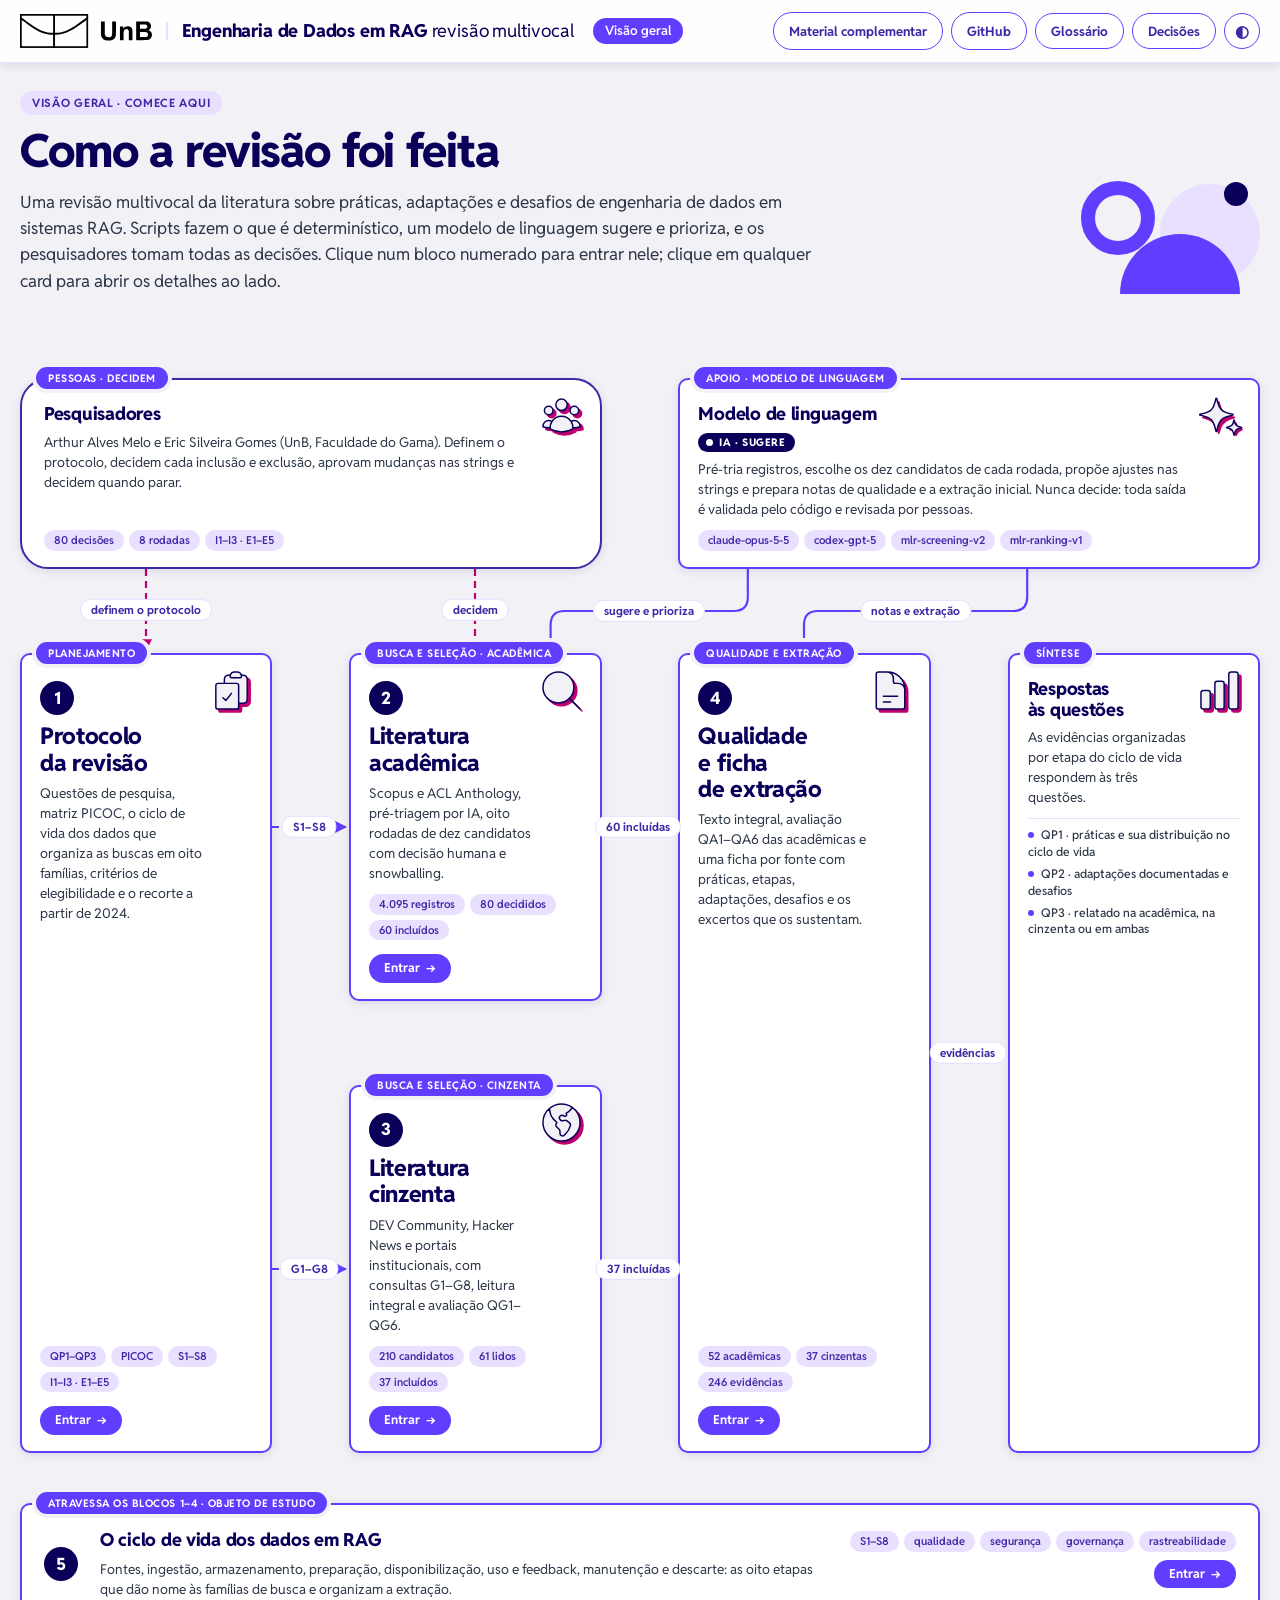
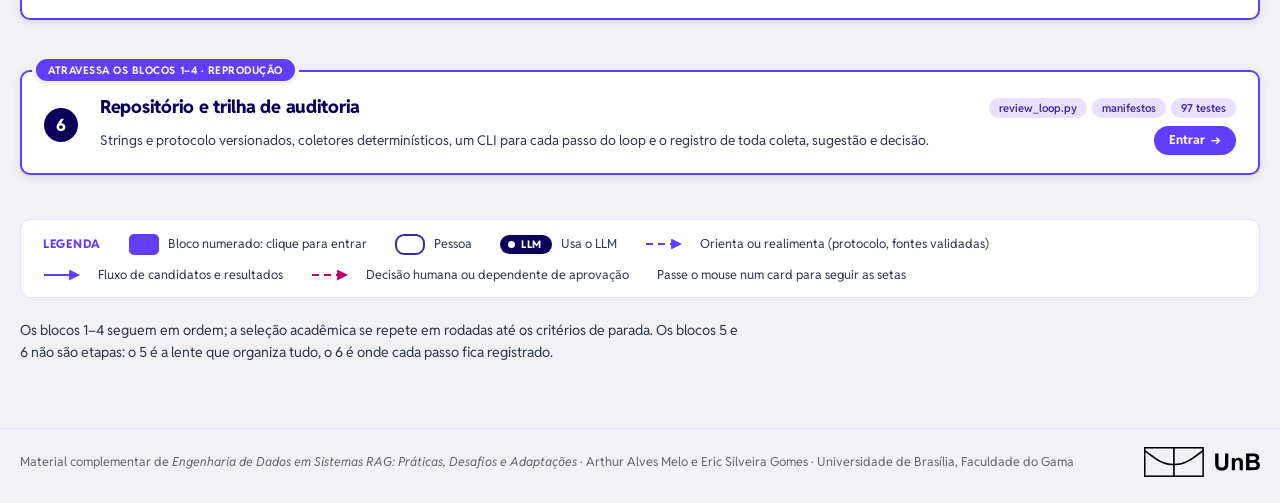
==== docs/index.html @ 260e0db1 "Refaz o mapa da revisão no formato do mapa de arquitetura do graphrag-tais docs/index.html passa a s" ====
<!doctype html>
<html lang="pt-BR">
<head>
<meta charset="utf-8">
<meta name="viewport" content="width=device-width,initial-scale=1,viewport-fit=cover">
<title>Engenharia de Dados em RAG · Arquitetura da revisão</title>
<meta name="description" content="Material complementar do artigo Engenharia de Dados em Sistemas RAG: Práticas, Desafios e Adaptações. Mapa interativo da revisão multivocal: protocolo, seleção acadêmica e cinzenta, qualidade, extração e trilha de auditoria.">
<link rel="preconnect" href="https://fonts.googleapis.com">
<link rel="preconnect" href="https://fonts.gstatic.com" crossorigin>
<link rel="stylesheet" href="https://fonts.googleapis.com/css2?family=Reddit+Sans:wght@400;500;600;700;800;900&display=swap">
<style>
/* Material complementar da MLR sobre engenharia de dados em RAG. Motor e estilo reaproveitados do
   mapa de arquitetura do graphrag-tais (Gov Hub · Lab Livre). Mapa em níveis: visão geral com seis blocos; cada bloco abre a
   vista de dentro dele. Setas calculadas a partir da posição real dos cards na grade.
   IDV Gov Hub, modo sóbrio (GovHub-skills/01-govhub): roxo #613EFF, navy #0A005A, claro #F2F1F6,
   acento #BE006E só em detalhe (pendência), Reddit Sans em tudo. Setas tipadas como na skill
   govhub-diagramas: exec, data, meta, flow, gov. */
:root{
  --bg:#F2F1F6; --paper:#FFFFFF; --ink:#0A005A; --text:#2D3748; --muted:#666666; --line:#E9DFFF;
  --purple:#613EFF; --purple-600:#5235D9; --purple-700:#3F28A6; --on-purple:#FFFFFF;
  --tint-1:rgba(97,62,255,.06); --tint-2:rgba(97,62,255,.12); --tint-3:rgba(97,62,255,.30);
  --accent:#BE006E; --gray:#9CA3AF;
  --shadow:0 2px 10px rgba(10,0,90,.10); --shadow-lg:0 8px 30px rgba(10,0,90,.16);
  /* papéis: no claro valem os tokens da IDV; o escuro troca só estes */
  --cta:#613EFF; --cta-hover:#5235D9; --card-border:var(--purple); --person-border:#3F28A6;
  --pilln-bg:#0A005A; --pilln-fg:#FFFFFF; --head-bg:#0A005A; --head-fg:#FFFFFF;
  --icon-bg:transparent; --zone-border:var(--purple); --zone-bg:var(--tint-1); --glow:none;
  --font:'Reddit Sans','Open Sans',-apple-system,'Segoe UI',Roboto,sans-serif;
  --mono:ui-monospace,'SF Mono',Menlo,Consolas,monospace;
  color-scheme:light;
}
@media (prefers-color-scheme:dark){:root:not([data-theme="light"]){
  --bg:#121217; --paper:#1B1B22; --ink:#F3F3F7; --text:#D4D4DD; --muted:#9696A6; --line:rgba(255,255,255,.09);
  --purple:#9A88FF; --purple-600:#AC9DFF; --purple-700:#C9BFFF; --on-purple:#FFFFFF;
  --tint-1:rgba(154,136,255,.04); --tint-2:rgba(154,136,255,.13); --tint-3:rgba(154,136,255,.28);
  --accent:#FF5BAA; --gray:#5C5C6B;
  --shadow:0 1px 0 rgba(255,255,255,.04) inset,0 6px 18px rgba(0,0,0,.35); --shadow-lg:0 1px 0 rgba(255,255,255,.05) inset,0 14px 34px rgba(0,0,0,.5);
  --cta:#613EFF; --cta-hover:#7356FF; --card-border:rgba(255,255,255,.11); --person-border:rgba(255,255,255,.2);
  --pilln-bg:#F2F1F6; --pilln-fg:#0A005A; --head-bg:#26262F; --head-fg:#FFFFFF;
  --icon-bg:#F2F1F6; --zone-border:rgba(154,136,255,.32); --zone-bg:rgba(255,255,255,.015);
  --glow:radial-gradient(1000px 460px at 88% -10%,rgba(97,62,255,.16),transparent 65%);
  color-scheme:dark}}
:root[data-theme="dark"]{
  --bg:#121217; --paper:#1B1B22; --ink:#F3F3F7; --text:#D4D4DD; --muted:#9696A6; --line:rgba(255,255,255,.09);
  --purple:#9A88FF; --purple-600:#AC9DFF; --purple-700:#C9BFFF; --on-purple:#FFFFFF;
  --tint-1:rgba(154,136,255,.04); --tint-2:rgba(154,136,255,.13); --tint-3:rgba(154,136,255,.28);
  --accent:#FF5BAA; --gray:#5C5C6B;
  --shadow:0 1px 0 rgba(255,255,255,.04) inset,0 6px 18px rgba(0,0,0,.35); --shadow-lg:0 1px 0 rgba(255,255,255,.05) inset,0 14px 34px rgba(0,0,0,.5);
  --cta:#613EFF; --cta-hover:#7356FF; --card-border:rgba(255,255,255,.11); --person-border:rgba(255,255,255,.2);
  --pilln-bg:#F2F1F6; --pilln-fg:#0A005A; --head-bg:#26262F; --head-fg:#FFFFFF;
  --icon-bg:#F2F1F6; --zone-border:rgba(154,136,255,.32); --zone-bg:rgba(255,255,255,.015);
  --glow:radial-gradient(1000px 460px at 88% -10%,rgba(97,62,255,.16),transparent 65%);
  color-scheme:dark}
.on-dark{display:none!important}
@media (prefers-color-scheme:dark){:root:not([data-theme="light"]){--icon-pad:5px}}
:root[data-theme="dark"]{--icon-pad:5px}
@media (prefers-color-scheme:dark){:root:not([data-theme="light"]) .on-dark{display:inline-block!important}:root:not([data-theme="light"]) .on-light{display:none!important}}
:root[data-theme="dark"] .on-dark{display:inline-block!important}
:root[data-theme="dark"] .on-light{display:none!important}

html,body{margin:0}
body{min-height:100vh;background:var(--glow),var(--bg);background-repeat:no-repeat;color:var(--text);font:15px/1.45 var(--font);-webkit-font-smoothing:antialiased}
[hidden]{display:none!important}
button{font:inherit;color:inherit;cursor:pointer}
:focus-visible{outline:3px solid var(--purple);outline-offset:3px}

/* Barra superior */
.bar{position:sticky;top:0;z-index:20;display:flex;flex-wrap:wrap;align-items:center;gap:10px 20px;padding:12px 20px;background:color-mix(in srgb,var(--paper) 92%,transparent);backdrop-filter:blur(10px);border-bottom:1.5px solid var(--line);box-shadow:var(--shadow)}
.brand{display:flex;align-items:center;gap:14px;min-width:0;border:0;background:none;padding:0}
.brand img{height:30px;width:auto}
.brand .prod{padding-left:14px;border-left:2px solid var(--line);font:400 18px/1 var(--font);color:var(--ink);letter-spacing:-.01em}
.brand .prod b{font-weight:800}
.crumbs{display:flex;flex-wrap:wrap;align-items:center;gap:6px;min-width:0;font:600 13px/1.2 var(--font)}
.crumbs button{border:0;background:none;padding:4px 2px;color:var(--purple-700);text-decoration:underline;text-underline-offset:3px}
.crumbs span[aria-current]{padding:5px 12px;background:var(--cta);color:#fff;border-radius:999px}
.crumbs i{font-style:normal;color:var(--muted)}
.tools{display:flex;flex-wrap:wrap;align-items:center;gap:8px;margin-left:auto}
.btn{display:inline-flex;align-items:center;gap:6px;height:36px;padding:0 15px;border:1.5px solid var(--purple);border-radius:999px;background:var(--paper);color:var(--purple-700);font:700 13px var(--font);white-space:nowrap}
.btn:hover{background:var(--tint-2)}
.btn[aria-pressed="true"],.btn.solid{background:var(--cta);border-color:var(--cta);color:#fff}
.btn.solid:hover{background:var(--cta-hover)}
.btn.icon{width:36px;padding:0;justify-content:center;font-size:16px}

/* Vista */
main{padding:28px 20px 30px}
.view{max-width:1480px;margin:0 auto}
.view.enter{animation:enter .38s cubic-bezier(.2,.8,.2,1) both;transform-origin:var(--ox,50%) var(--oy,0)}
.view.back{animation:back .3s ease both}
@keyframes enter{from{opacity:0;transform:scale(.9)}to{opacity:1;transform:none}}
@keyframes back{from{opacity:0;transform:scale(1.04)}to{opacity:1;transform:none}}
.vhead{position:relative;display:flex;flex-wrap:wrap;align-items:flex-end;justify-content:space-between;gap:16px 32px;margin:0 0 58px}
.vhead > div{min-width:0;max-width:820px}
.vkick{display:inline-block;margin:0 0 12px;padding:5px 12px;border-radius:999px;background:var(--line);color:var(--purple-700);font:700 11.5px/1.2 var(--font);letter-spacing:.06em;text-transform:uppercase}
.vhead h1{margin:0;font:800 46px/1.04 var(--font);letter-spacing:-.025em;color:var(--ink)}
.vhead h1 .n{display:inline-grid;place-items:center;width:52px;height:52px;margin-right:14px;border-radius:50%;background:var(--ink);color:var(--paper);font-size:28px;vertical-align:6px}
.vhead h1 .lt{font-weight:400}
.vlead{margin:14px 0 0;font:400 17px/1.55 var(--font);max-width:74ch}
.shapes{flex:none;width:200px;height:120px}
.shapes .p{fill:var(--cta)} .shapes .n{fill:var(--ink)} .shapes .r{fill:none;stroke:var(--purple);stroke-width:14} .shapes .s{fill:var(--line)}
.ask{display:flex;gap:14px;align-items:flex-start;max-width:600px;padding:14px 18px;border-radius:16px 16px 16px 4px;background:var(--paper);box-shadow:var(--shadow);border:1.5px solid var(--line)}
.ask .qm{font:800 46px/.8 var(--font);color:var(--accent)}
.ask b{display:block;font:700 11px/1.2 var(--font);letter-spacing:.08em;text-transform:uppercase;color:var(--purple-700);margin-bottom:4px}
.ask q{font:600 16px/1.4 var(--font);color:var(--ink)}
.ask q::before,.ask q::after{content:none}
.ask small{display:block;margin-top:6px;font:400 12.5px/1.4 var(--font);color:var(--muted)}

/* Grade, zonas e setas */
.board{--cg:clamp(56px,6vw,96px);position:relative;display:grid;gap:84px var(--cg);align-items:stretch}
.zone{position:absolute;z-index:0;border:2px solid var(--zone-border);border-radius:16px;background:var(--zone-bg);pointer-events:none}
.zone.dashed{border-style:dashed}
.zone .pill{left:20px;top:-15px;box-shadow:0 0 0 4px var(--bg)}
.wires{position:absolute;left:0;top:0;width:100%;height:100%;overflow:visible;pointer-events:none;z-index:1}
.wire{fill:none;stroke-width:2.2;transition:opacity .2s}
.w-exec{stroke:var(--ink)} .w-data{stroke:var(--ink);stroke-dasharray:7 5}
.w-meta{stroke:var(--purple);stroke-dasharray:7 5} .w-flow{stroke:var(--purple)}
.w-gov{stroke:var(--accent);stroke-dasharray:7 5}
.wire.on{stroke-width:3.6}
.wire.dim,.elabel.dim{opacity:.14}
.m-ink path{fill:var(--ink)} .m-pur path{fill:var(--purple)} .m-acc path{fill:var(--accent)}
.elabel{position:absolute;z-index:3;transform:translate(-50%,-50%);width:max-content;padding:3px 10px;background:var(--paper);border:1.5px solid var(--line);border-radius:999px;
  color:var(--purple-700);font:700 11.5px/1.25 var(--font);text-align:center;pointer-events:none;transition:opacity .2s}
.elabel.on{background:var(--cta);border-color:var(--cta);color:#fff}
.lane{align-self:end;display:flex;align-items:center;gap:10px;margin-bottom:-60px;font:700 11.5px/1.2 var(--font);letter-spacing:.08em;text-transform:uppercase;color:var(--purple-700)}
.lane::after{content:"";flex:1;border-top:2px dotted var(--line)}

/* Pílula (rótulo sobre a borda) */
.pill{position:absolute;top:-13px;left:14px;z-index:2;max-width:calc(100% - 28px);overflow:hidden;text-overflow:ellipsis;padding:5px 12px;border-radius:999px;background:var(--cta);color:#fff;
  font:700 10.5px/1.15 var(--font);letter-spacing:.05em;text-transform:uppercase;white-space:nowrap;box-shadow:0 0 0 4px var(--bg)}
.pill.navy{background:var(--pilln-bg);color:var(--pilln-fg)}
.pill.acc{background:var(--accent);color:#fff}
.pill.soft{background:var(--line);color:var(--purple-700)}

/* Cards */
.node{position:relative;z-index:2;display:flex;flex-direction:column;gap:8px;min-width:0;padding:24px 18px 16px;text-align:left;
  background:var(--paper);color:var(--text);border:2px solid var(--card-border);border-radius:10px;box-shadow:var(--shadow);transition:opacity .2s,transform .15s,box-shadow .15s}
button.node:hover{transform:translateY(-2px);box-shadow:var(--shadow-lg);border-color:var(--purple)}
.node.dim{opacity:.3}
.node.pin{outline:4px solid var(--accent);outline-offset:5px}
.node > span{display:block}
.ttl{font:800 18px/1.15 var(--font);letter-spacing:-.015em;color:var(--ink);text-wrap:balance}
.tx{font:400 13.5px/1.48 var(--font);color:var(--text)}
.ex{font:500 12.5px/1.42 var(--font);padding:7px 10px;border-radius:6px;background:var(--bg);color:var(--text)}
.ex b{font-weight:800;color:var(--purple-700)}
.tags{display:flex!important;flex-wrap:wrap;gap:5px;margin-top:auto;padding-top:2px}
.tag{display:inline-block;padding:3px 10px;border-radius:999px;background:var(--line);color:var(--purple-700);font:600 11px/1.35 var(--font)}
.tag.code{font:600 10.5px/1.4 var(--mono)}
.badge{display:inline-flex!important;align-self:flex-start;align-items:center;gap:6px;padding:3px 10px 3px 8px;border-radius:999px;font:800 10.5px/1.3 var(--font);letter-spacing:.05em;text-transform:uppercase}
.badge::before{content:"";width:7px;height:7px;border-radius:50%;background:currentColor}
.badge.det{background:var(--bg);color:var(--purple-700)}
.badge.llm{background:var(--ink);color:var(--paper)}
.badge.pend{background:var(--bg);color:var(--accent)}
.note{display:block;padding:8px 11px;border:1.5px dashed var(--accent);border-radius:6px;background:var(--bg);font:500 12px/1.4 var(--font);color:var(--text)}
.note b{color:var(--accent);font-weight:800}
.open{display:inline-flex!important;align-self:flex-start;align-items:center;gap:6px;margin-top:6px;padding:8px 15px;border-radius:999px;background:var(--cta);color:#fff;font:700 12.5px/1 var(--font)}
button.node:hover .open{background:var(--cta-hover)}
.ico{position:absolute;top:14px;right:14px;width:46px;height:46px;padding:var(--icon-pad,0);border-radius:12px;background:var(--icon-bg)}
.has-ico .ttl,.has-ico .tx{padding-right:44px}
.outs{display:none!important}
.num{display:inline-grid!important;place-items:center;width:34px;height:34px;border-radius:50%;background:var(--ink);color:var(--paper);font:800 17px/1 var(--font)}

.k-stage{border-width:2.5px;padding-top:26px}
.k-stage .ttl{font-size:23px}
.k-person{border-radius:28px;border-color:var(--person-border);padding-inline:22px}
.k-store{margin-top:16px;border-top-left-radius:0;border-top-right-radius:0;background:linear-gradient(var(--tint-1),var(--tint-1)),var(--paper)}
.k-store::before{content:"";position:absolute;left:-2px;right:-2px;top:-20px;height:22px;border:2px solid var(--card-border);border-bottom:0;border-radius:50%/100% 100% 0 0;background:var(--paper)}
.k-store .pill{top:-30px}
.k-store .ttl{font-size:21px}
#stage [data-id="s-exp"]{align-self:center}
.k-pend{border-style:dashed;border-color:var(--accent);box-shadow:none}
.k-goto{background:var(--cta);border-color:var(--cta);color:#fff;justify-content:center}
.k-goto .ttl,.k-goto .tx{color:#fff}
.k-goto .open{background:#fff;color:#3F28A6}
.k-band{display:grid;grid-template-columns:auto minmax(0,1fr) auto;column-gap:22px;align-items:center;margin-top:-34px;padding:24px 22px 18px}
.k-band > .num{grid-row:1 / span 2}
.k-band > .ttl,.k-band > .tx{grid-column:2}
.k-band > .tags{grid-column:3;grid-row:1;margin:0;justify-content:flex-end}
.k-band > .open{grid-column:3;grid-row:2;justify-self:end;margin:0}
.k-plat .ttl{font-size:21px}
.k-note{border:1.5px solid var(--line);box-shadow:none;background:var(--paper);align-self:start}
.k-fig{padding:26px 18px 14px}
.k-check .ttl{font-size:16px}

/* Listas e figuras dentro do card */
.doclist{display:flex!important;flex-direction:column;gap:0;margin-top:2px;border-top:1.5px solid var(--line)}
.doclist.grid{display:grid!important;grid-template-columns:repeat(3,minmax(0,1fr));column-gap:22px}
.doclist > span{display:grid;grid-template-columns:22px minmax(0,1fr);column-gap:8px;padding:7px 0;border-bottom:1px solid var(--line)}
.doclist i{grid-row:1 / span 2;width:22px;height:22px;border-radius:50%;background:var(--tint-2);color:var(--purple-700);display:grid;place-items:center;font:800 11px/1 var(--font);font-style:normal}
.doclist b{font:700 12.5px/1.3 var(--font);color:var(--ink)}
.doclist small{font:400 11.5px/1.35 var(--font);color:var(--muted)}
.kv{display:grid!important;grid-template-columns:auto minmax(0,1fr);gap:6px 10px;margin-top:2px;padding-top:8px;border-top:1.5px solid var(--line);font:400 12px/1.4 var(--font)}
.kv b{font:700 12px/1.4 var(--mono);color:var(--purple-700)}
.li{display:flex!important;flex-direction:column;gap:5px;margin-top:2px;padding-top:8px;border-top:1.5px solid var(--line);font:500 12px/1.4 var(--font)}
.li > span::before{content:"";display:inline-block;width:6px;height:6px;margin-right:7px;border-radius:50%;background:var(--purple);vertical-align:1px}
.layers{display:flex!important;flex-direction:column;gap:6px}
.ly{display:flex;align-items:baseline;gap:8px;padding:8px 11px;border:2px solid var(--card-border);border-radius:8px;font:400 12px/1.3 var(--font)}
.ly b{font:800 13px/1 var(--font);min-width:46px}
.ly.l1{background:var(--tint-2)} .ly.l2{background:var(--tint-3)} .ly.l3{background:var(--cta);border-color:var(--cta);color:#fff}
.pipe{display:flex!important;flex-wrap:wrap;align-items:center;gap:6px 4px;margin-top:2px}
.pp{padding:5px 10px;border:2px solid var(--card-border);border-radius:999px;background:var(--paper);font:700 11.5px/1.2 var(--font);color:var(--ink)}
.pp.src{border-style:dashed}
.pp.gate{border-color:var(--pilln-bg);background:var(--pilln-bg);color:var(--pilln-fg)}
.pp.l1{background:var(--tint-2)} .pp.l2{background:var(--tint-3)} .pp.l3{background:var(--cta);border-color:var(--cta);color:#fff}
.pipe .ar{color:var(--purple);font-weight:800}
.mg{display:flex!important;flex-direction:column;gap:6px;padding:9px 0 2px;border-top:1.5px solid var(--line)}
.mg > b{font:800 13px/1.2 var(--font);color:var(--ink)}
.mg > b i{font-style:normal;font-weight:400;color:var(--muted)}
.mg .tags{margin-top:0}
.fig{display:block;width:100%;height:auto;overflow:visible}
.fig text{font-family:var(--font);fill:var(--text)}
.fig .t{fill:var(--paper);stroke:var(--purple);stroke-width:2}
.fig .tf{fill:var(--cta)} .fig .tt{fill:var(--tint-2);stroke:var(--purple);stroke-width:2}
.fig .tg{fill:var(--paper);stroke:var(--gray);stroke-width:2;stroke-dasharray:5 4}
.fig .c{fill:var(--bg);stroke:var(--purple);stroke-width:1.5}
.fig .l{stroke:var(--purple);stroke-width:1.5}
.fig .row{fill:var(--paper);stroke:var(--line);stroke-width:1}
.fig .j{stroke:var(--purple);stroke-width:3;fill:none}
.fig .jg{stroke:var(--gray);stroke-width:2;stroke-dasharray:6 5;fill:none}
.fig .w{fill:#fff;font-weight:800} .fig .h{font-weight:800;fill:var(--ink)} .fig .g{fill:var(--gray)} .fig .p7{fill:var(--purple-700);font-weight:700}
.fig .mono{font-family:var(--mono)}
.fig .dot{fill:var(--accent)} .fig .key{fill:var(--purple)}
.figcard{display:flex!important;flex-direction:column;gap:4px;padding:10px 12px;border:1.5px dashed var(--card-border);border-radius:8px;background:var(--bg);font:400 11.5px/1.4 var(--font)}
.figcard b{font:700 11px/1.3 var(--mono);color:var(--ink)}
.figcard code{font:500 10.5px/1.4 var(--mono);color:var(--purple-700);overflow-wrap:anywhere}

/* Produtos (vista Entregar) */
.k-persona{padding:0;gap:0;overflow:hidden}
.phead{position:relative;display:flex;flex-direction:column;gap:8px;padding:22px 22px 18px;background:var(--head-bg);color:var(--head-fg)}
.phead .kk{font:700 11px/1.2 var(--font);letter-spacing:.07em;text-transform:uppercase;opacity:.8}
.phead .ttl{font:800 32px/1 var(--font);color:var(--head-fg)}
.phead .who{font:400 14px/1.45 var(--font)}
.tiles{display:grid;grid-template-columns:repeat(auto-fill,minmax(210px,1fr));gap:12px;padding:18px 20px 18px}
.tile{display:flex;flex-direction:column;gap:5px;padding:12px 13px 13px;text-align:left;border:1.5px solid var(--line);border-radius:10px;background:var(--tint-1);transition:transform .15s,box-shadow .15s,border-color .15s}
.tile:hover{transform:translateY(-2px);box-shadow:var(--shadow-lg);border-color:var(--purple)}
.tile img{width:38px;height:38px;padding:var(--icon-pad,0);border-radius:10px;background:var(--icon-bg)}
.tile b{font:800 15px/1.2 var(--font);color:var(--ink)}
.tile span{font:400 12.5px/1.42 var(--font)}
.tile .badge{margin-top:3px}
.pfoot{display:flex;flex-wrap:wrap;gap:6px;padding:0 20px 18px}

/* Legenda e rodapé */
.legend{display:flex;flex-wrap:wrap;align-items:center;gap:12px 28px;margin-top:44px;padding:14px 22px;border:1.5px solid var(--line);border-radius:10px;background:var(--paper);font:400 12.5px/1.3 var(--font)}
.legend > b{font:800 12px/1 var(--font);letter-spacing:.06em;text-transform:uppercase;color:var(--purple)}
.legend .it{display:flex;align-items:center;gap:9px}
.legend svg{width:46px;height:12px;overflow:visible;flex:none}
.legend .sw{width:26px;height:17px;border:2px solid var(--card-border);border-radius:5px;background:var(--paper);flex:none}
.legend .sw.store{border-radius:3px 3px 5px 5px;border-top-width:5px;background:var(--tint-1)}
.legend .sw.person{border-radius:9px;border-color:var(--purple-700)}
.legend .sw.pend{border-style:dashed;border-color:var(--accent)}
.legend .sw.go{background:var(--cta);border-color:var(--cta)}
.vfoot{display:flex;flex-wrap:wrap;align-items:center;justify-content:space-between;gap:14px;margin-top:22px}
.vfoot p{margin:0;max-width:80ch;font:400 14px/1.55 var(--font)}
.sib{display:flex;flex-wrap:wrap;gap:8px}
.site-foot{display:flex;flex-wrap:wrap;align-items:center;justify-content:space-between;gap:16px 30px;max-width:1480px;margin:34px auto 0;padding:18px 20px 26px;border-top:1.5px solid var(--line);font:400 12.5px/1.4 var(--font);color:var(--muted)}
.partners{display:flex;flex-wrap:wrap;align-items:center;gap:22px}
.partners img{height:30px;width:auto}
.partners img.lab{height:24px}

/* Painel lateral */
.panel{position:fixed;top:0;right:0;bottom:0;z-index:30;width:min(470px,100%);background:var(--paper);border-left:1.5px solid var(--line);overflow:auto;overscroll-behavior:contain;box-shadow:-10px 0 30px rgba(10,0,90,.14)}
.ph{position:sticky;top:0;display:flex;align-items:center;justify-content:space-between;gap:10px;padding:14px 20px;background:var(--head-bg);color:var(--head-fg);z-index:1}
.ph b{font:800 15px/1.2 var(--font);letter-spacing:.02em}
.ph .btn{background:transparent;border-color:var(--head-fg);color:var(--head-fg)}
.pb{padding:18px 24px 34px}
.d-eb{display:inline-block;margin:0 0 10px;padding:4px 11px;border-radius:999px;background:var(--line);color:var(--purple-700);font:700 11px/1.3 var(--font);letter-spacing:.05em;text-transform:uppercase}
.pb h2{margin:0 0 10px;font:800 25px/1.12 var(--font);letter-spacing:-.02em;color:var(--ink);text-wrap:balance}
.lead{margin:0 0 6px;font:400 15.5px/1.55 var(--font)}
.sec{margin-top:20px}
.sec h3{margin:0 0 8px;font:800 11.5px/1.2 var(--font);letter-spacing:.08em;text-transform:uppercase;color:var(--purple)}
.sec p{margin:0;font:400 14px/1.6 var(--font)}
.sec ul{margin:0;padding-left:18px;display:flex;flex-direction:column;gap:6px;font:400 14px/1.5 var(--font)}
.sec ul li::marker{color:var(--purple)}
.sec.warn{padding:12px 14px;border:1.5px dashed var(--accent);border-radius:8px;background:var(--bg)}
.sec.warn h3{color:var(--accent)}
.sec code,.codes code{font:600 12px var(--mono);background:var(--bg);border:1px solid var(--line);padding:2px 6px;border-radius:4px;overflow-wrap:anywhere;color:var(--purple-700)}
.codes{display:flex;flex-wrap:wrap;gap:6px}
.tbl{display:grid;grid-template-columns:auto 1fr;gap:7px 14px;font:400 13.5px/1.45 var(--font)}
.tbl b{font-weight:700;color:var(--ink)}
.mt{display:flex;flex-direction:column;gap:8px}
.mt div{padding:9px 12px;border-radius:8px;background:var(--bg)}
.mt b{display:block;font:700 13.5px/1.3 var(--font);color:var(--ink)}
.mt code{font:600 11px var(--mono);color:var(--purple-700)}
.mt span{display:block;font:400 13px/1.45 var(--font)}
.lk{display:flex;gap:10px;align-items:flex-start;width:100%;text-align:left;padding:9px 12px;margin-bottom:7px;border:1.5px solid var(--line);border-radius:8px;background:var(--paper)}
.lk:hover{border-color:var(--purple);box-shadow:var(--shadow)}
.lk .dir{font:800 14px/1.2 var(--font);width:16px;flex:none;color:var(--purple)}
.lk b{display:block;font:700 13.5px/1.3 var(--font);color:var(--ink)}
.lk small{display:block;font:400 12.5px/1.4 var(--font);color:var(--muted)}
.dgroup{margin-top:20px}
.dgroup h3{margin:0 0 9px;font:800 16px/1.2 var(--font);color:var(--ink)}
.dgroup.warn h3{color:var(--accent)}
.gl{margin:0;display:grid;gap:10px}
.gl div{padding-bottom:10px;border-bottom:1px solid var(--line)}
.gl dt{font:800 14.5px/1.3 var(--font);color:var(--ink)}
.gl dt span{font:400 12.5px var(--font);color:var(--muted);margin-left:6px}
.gl dd{margin:3px 0 0;font:400 13.5px/1.5 var(--font)}


/* Acréscimos da MLR */
.sec pre.q{margin:0;padding:10px 12px;border-radius:8px;background:var(--bg);border:1px solid var(--line);font:500 11.5px/1.5 var(--mono);color:var(--ink);white-space:pre-wrap;overflow-wrap:anywhere}
.codes a{text-decoration:none}
.codes a:hover code{border-color:var(--purple)}
a.lk{text-decoration:none;color:inherit}
.sec .fig{margin-top:4px}
.brand .uni{height:34px}
.prod small{font-weight:400;color:var(--muted)}
.vhead{margin-bottom:84px}

/* Celular: a grade vira coluna e as setas viram linhas de texto embaixo de cada card */
@media (max-width:880px){
  .brand img{height:24px}.brand .prod{font-size:15px}
  .tools{margin-left:0}
  .crumbs{order:3;flex-basis:100%}
  .vhead h1{font-size:34px}.shapes{display:none}
  .board{display:flex!important;flex-direction:column;gap:30px}
  .wires,.elabel,.zone{display:none}
  .lane{margin:8px 0 -10px}
  .outs{display:flex!important;flex-direction:column;gap:3px;margin-top:4px;padding-top:8px;border-top:1.5px dashed var(--line);font:600 12px/1.35 var(--font);color:var(--purple-700)}
  .k-band{display:flex;margin-top:0}
  .k-store{margin-top:24px}
  .ico{width:38px;height:38px}
  .panel{top:auto;height:74%;width:100%;border-left:0;border-top:1.5px solid var(--line)}
}
@media (prefers-reduced-motion:reduce){.view.enter,.view.back{animation:none}.node,.tile,.wire{transition:none}button.node:hover,.tile:hover{transform:none}}
</style>
</head>
<body>
<header class="bar">
  <button class="brand" type="button" id="home" aria-label="Voltar à visão geral da revisão">
    <img class="uni on-light" data-asset="unb-light" alt="UnB">
    <img class="uni on-dark" data-asset="unb-dark" alt="UnB">
    <span class="prod"><b>Engenharia de Dados em RAG</b> revisão multivocal</span>
  </button>
  <nav class="crumbs" id="crumbs" aria-label="Onde você está"></nav>
  <div class="tools">
    <a class="btn" href="material.html" style="text-decoration:none" title="Tabelas, figuras, as 80 decisões da triagem e como reproduzir">Material complementar</a>
    <a class="btn" href="https://github.com/Arthrok/metodologia-tcc" style="text-decoration:none" title="Código e trilha de auditoria">GitHub</a>
    <button class="btn" id="bGloss" type="button">Glossário</button>
    <button class="btn" id="bDecs" type="button">Decisões</button>
    <button class="btn icon" id="bTheme" type="button" aria-label="Alternar tema claro ou escuro">◐</button>
  </div>
</header>

<main id="stage"></main>

<footer class="site-foot">
  <span>Material complementar de <i>Engenharia de Dados em Sistemas RAG: Práticas, Desafios e Adaptações</i> · Arthur Alves Melo e Eric Silveira Gomes · Universidade de Brasília, Faculdade do Gama</span>
  <span class="partners">
    <img class="on-light" data-asset="unb-light" alt="UnB"><img class="on-dark" data-asset="unb-dark" alt="UnB">
  </span>
</footer>

<aside class="panel" id="drawer" hidden aria-label="Detalhes">
  <div class="ph"><b id="drawerKind">Detalhes</b><button class="btn icon" type="button" id="drawerClose" aria-label="Fechar">×</button></div>
  <div class="pb" id="drawerBody"></div>
</aside>

<script src="assets/data/triagem.js"></script>
<script>
(() => {
'use strict';
// Logos (GovHub-skills/01-govhub/govhub-visual-identity/references/logo) e ícones sóbrios
// (GovHub-br/skills-assets, gov-hub/icons/*-sober.svg), embutidos para o arquivo abrir offline.
const ASSET = /*ASSETS*/{"lab-light": "[data-uri]", "lab-dark": "[data-uri]", "unb-light": "[data-uri]", "unb-dark": "[data-uri]", "i:arrow-down-tray": "[data-uri]", "i:arrow-path": "[data-uri]", "i:beaker": "[data-uri]", "i:book-open": "[data-uri]", "i:chart-bar": "[data-uri]", "i:chat-bubble-left-ellipsis": "[data-uri]", "i:check-badge": "[data-uri]", "i:clipboard-document-check": "[data-uri]", "i:code-bracket": "[data-uri]", "i:cube": "[data-uri]", "i:database": "[data-uri]", "i:document-chart-bar": "[data-uri]", "i:document-text": "[data-uri]", "i:eye-slash": "[data-uri]", "i:folder-open": "[data-uri]", "i:globe-americas": "[data-uri]", "i:governance": "[data-uri]", "i:help": "[data-uri]", "i:ia": "[data-uri]", "i:link": "[data-uri]", "i:list-bullet": "[data-uri]", "i:magnifying-glass": "[data-uri]", "i:puzzle-piece": "[data-uri]", "i:server-2": "[data-uri]", "i:share": "[data-uri]", "i:shield-check": "[data-uri]", "i:squares-2x2": "[data-uri]", "i:table-cells": "[data-uri]", "i:tag": "[data-uri]", "i:user-circle": "[data-uri]", "i:user-group": "[data-uri]", "i:workflow": "[data-uri]"};

/* ---------- figuras ---------- */
const FIG = {
  blocks:`<span class="pipe"><span class="pp gate">BLOCO-RAG</span><span class="ar">AND</span><span class="pp l1">BLOCO-ETAPA</span><span class="ar">·</span><span class="pp src">AND BLOCO-TIPOLOGIA (só G1–G8)</span></span>`,
  bases:`<span class="pipe"><span class="pp l1">Scopus</span><span class="pp l1">ACL Anthology</span><span class="pp src">IEEE Xplore · exploratória</span><span class="pp src">ACM DL · exploratória</span><span class="ar">·</span><span class="pp l2">DEV Community</span><span class="pp l2">Hacker News</span><span class="pp l2">portais institucionais</span><span class="ar">·</span><span class="pp">OpenAlex (forward)</span></span>`,
  funnel:`<span class="layers"><span class="ly"><b>4.095</b>conjunto consolidado</span><span class="ly l1"><b>2.232</b>pré-triados pela IA</span><span class="ly l2"><b>80</b>decididos por humanos</span><span class="ly l3"><b>60</b>inclusões preliminares</span></span>`,
  rounds:`<svg class="fig" viewBox="0 0 400 150" role="img" aria-label="Incluídas por rodada: r001 10, r002 9, r003 8, r004 9, r005 6, r006 5, r007 6, r008 7; o restante de cada rodada de dez foi excluído">${[10,9,8,9,6,5,6,7].map((v,i)=>{const x=14+i*48,h=v*10.5;return `<rect class="t" x="${x}" y="12" width="36" height="105" rx="4"/><rect class="tf" x="${x}" y="${117-h}" width="36" height="${h}" rx="4"/><text class="w" x="${x+18}" y="${117-h+16}" text-anchor="middle" font-size="12">${v}</text><text class="mono g" x="${x+18}" y="136" text-anchor="middle" font-size="10">r00${i+1}</text>`;}).join('')}</svg>`,
};

/* ---------- dados do ciclo de vida (referencial + contagens do artigo) ---------- */
const GH = 'https://github.com/Arthrok/metodologia-tcc/';
const RAGQ = '("retrieval augmented generation" OR "retrieval-augmented generation")';
const ST = {
  S1:{n:'Fontes',q:'De onde o conteúdo vem, quem responde por ele e sob quais restrições pode ser usado?',sig:'Autoridade, atualidade, cobertura, duplicidade e permissão documental.',terms:'"data source*" OR "knowledge source*" OR "source selection" OR "source curation" OR "corpus curation"',c:[542,46,343,13,'6 / 6','494 / 0',10,7,3]},
  S2:{n:'Ingestão',q:'Como a equipe registra, extrai e valida a entrada de novos dados?',sig:'Versão do documento, parsing, OCR, metadados de origem e tratamento de falhas.',terms:'"data ingestion" OR "document ingestion" OR "data extraction" OR "document parsing" OR OCR OR crawl*',c:[340,18,173,27,'81 / 15','1.361 / 13',17,19,7]},
  S3:{n:'Armazenamento',q:'Onde dados e derivados permanecem disponíveis?',sig:'Ligação entre documento, texto extraído, chunk, embedding, índice e cache.',terms:'"vector database*" OR "vector store*" OR "vector index*" OR "document store*" OR "embedding store*"',c:[724,13,452,33,'289 / 15','546 / 11',27,25,4]},
  S4:{n:'Preparação',q:'Como os dados se tornam adequados ao consumo?',sig:'Preservação de estrutura, chunking, enriquecimento por metadados e vetorização.',terms:'chunk* OR "text segment*" OR "document split*" OR "text preprocessing" OR "document preprocessing" OR "text normalization" OR "embedding generation"',c:[712,81,470,51,'438 / 15','451 / 30',27,36,14]},
  S5:{n:'Disponibilização',q:'Como o consumidor recebe o dado?',sig:'Filtros, recuperação, reranqueamento e montagem de contexto em tempo de consulta.',terms:'"retrieval strateg*" OR "hybrid search" OR rerank* OR "metadata filter*" OR "context compression"',c:[768,113,443,63,'264 / 15','210 / 24',18,34,14]},
  S6:{n:'Uso e feedback',q:'Que sinais revelam utilidade ou falha?',sig:'Trechos irrelevantes, respostas sem evidência, traces e retorno de usuários.',terms:'"RAG evaluation" OR "retrieval evaluation" OR observab* OR tracing OR "user feedback"',c:[290,32,235,57,'175 / 15','408 / 14',13,25,4]},
  S7:{n:'Manutenção',q:'Como a equipe preserva coerência e utilidade ao longo do tempo?',sig:'Reindexação, atualização de vetores, revisão de permissões e análise de impacto.',terms:'freshness OR reindex* OR "document update*" OR "corpus update*" OR "incremental update*" OR version*',c:[291,19,188,33,'160 / 15','239 / 4',4,24,7]},
  S8:{n:'Descarte',q:'Como a equipe remove ou restringe dados e seus derivados?',sig:'Remoção coordenada de documentos, chunks, vetores, índices e caches.',terms:'"data deletion" OR "document deletion" OR deindex* OR erasure OR retention OR purge OR expiration',c:[99,10,75,128,'10 / 10','160 / 1',3,9,3]},
};
const stageNum = id => { const c = ST[id].c; return [`Scopus ${c[0]} · ACL Anthology ${c[1]} ocorrências`, `IEEE Xplore ${c[2]} · ACM DL ${c[3]} (consultas exploratórias, sem coleta consolidada)`, `DEV Community ${c[4]} (aderentes / candidatos) · Hacker News ${c[5]} (ocorrências / candidatos)`, `${c[6]} inclusões preliminares na triagem acadêmica`, `Fontes com evidência extraída: ${c[7]} acadêmicas e ${c[8]} cinzentas`]; };
const stageD = (ids, faz) => ({faz, q:ids.map(id => `${id} · ${RAGQ}\n  AND (${ST[id].terms})`).join('\n\n'), num:ids.flatMap(id => ids.length > 1 ? stageNum(id).map(x => `${id} · ${x}`) : stageNum(id)), papers:ids});
const stageS = id => `${ST[id].q} ${ST[id].sig}`;

/* ---------------------------------------------------------------------------
   Vistas. Nó: id, k (tipo), area, pill, t, s, ex, tags, badge ([det|llm|pend, texto]), note, ico,
   fig, docs, kv, li, go, d (painel: faz, pq, num, fora, tbl, cod, q, papers).
--------------------------------------------------------------------------- */
const VIEWS = {
home: {
  t:'Como a revisão foi feita', kick:'Visão geral · comece aqui', shapes:true,
  lead:'Uma revisão multivocal da literatura sobre práticas, adaptações e desafios de engenharia de dados em sistemas RAG. Scripts fazem o que é determinístico, um modelo de linguagem sugere e prioriza, e os pesquisadores tomam todas as decisões. Clique num bloco numerado para entrar nele; clique em qualquer card para abrir os detalhes ao lado.',
  cols:'repeat(4,minmax(0,1fr))',
  areas:['res res ia ia','plan acad ext syn','plan gray ext syn','rag rag rag rag','repo repo repo repo'],
  nodes:[
    {id:'h-res',k:'person',area:'res',pill:'Pessoas · decidem',ico:'user-group',t:'Pesquisadores',s:'Arthur Alves Melo e Eric Silveira Gomes (UnB, Faculdade do Gama). Definem o protocolo, decidem cada inclusão e exclusão, aprovam mudanças nas strings e decidem quando parar.',tags:['80 decisões','8 rodadas','I1–I3 · E1–E5'],
     d:{faz:'Preenchem a planilha de cada rodada com decisão, critério de exclusão e justificativa; aprovam ou recusam propostas de novas strings; avaliam os indicadores de parada; conferem as notas de qualidade e a extração sugeridas pelo modelo.',
        pq:['A decisão de inclusão ou exclusão cabe sempre aos pesquisadores; o modelo só ordena e sugere.','Nos 80 candidatos apresentados, todos com sugestão de inclusão e prioridade alta, os pesquisadores divergiram do modelo em 20 casos (25%).'],
        cod:['data/review/decisions.jsonl','data/review/workspace.json']}},
    {id:'h-ia',k:'node',area:'ia',pill:'Apoio · modelo de linguagem',ico:'ia',t:'Modelo de linguagem',s:'Pré-tria registros, escolhe os dez candidatos de cada rodada, propõe ajustes nas strings e prepara notas de qualidade e a extração inicial. Nunca decide: toda saída é validada pelo código e revisada por pessoas.',badge:['llm','IA · sugere'],tags:['claude-opus-5-5','codex-gpt-5','mlr-screening-v2','mlr-ranking-v1'],
     d:{tbl:[['Pré-triagem acadêmica','claude-opus-5-5 em 1.647 registros e codex-gpt-5 em 585, com a mesma instrução mlr-screening-v2'],['Ranqueamento das rodadas','codex-gpt-5, instrução mlr-ranking-v1'],['Refinamento das strings','proposta q2, não aprovada pelos pesquisadores'],['Pré-triagem cinzenta, notas QA e QG, extração','claude-opus-5-5, sujeito à conferência dos pesquisadores']],
        pq:['As instruções são skills em Markdown versionadas no repositório; entradas e saídas de cada lote ficam registradas.'],
        cod:['.claude/skills/','data/review/pretriage/pretriage.jsonl']}},
    {id:'h-plan',k:'stage',area:'plan',n:1,pill:'Planejamento',ico:'clipboard-document-check',t:'Protocolo da revisão',s:'Questões de pesquisa, matriz PICOC, o ciclo de vida dos dados que organiza as buscas em oito famílias, critérios de elegibilidade e o recorte a partir de 2024.',tags:['QP1–QP3','PICOC','S1–S8','I1–I3 · E1–E5'],go:'plan'},
    {id:'h-acad',k:'stage',area:'acad',n:2,pill:'Busca e seleção · acadêmica',ico:'magnifying-glass',t:'Literatura acadêmica',s:'Scopus e ACL Anthology, pré-triagem por IA, oito rodadas de dez candidatos com decisão humana e snowballing.',tags:['4.095 registros','80 decididos','60 incluídos'],go:'acad'},
    {id:'h-gray',k:'stage',area:'gray',n:3,pill:'Busca e seleção · cinzenta',ico:'globe-americas',t:'Literatura cinzenta',s:'DEV Community, Hacker News e portais institucionais, com consultas G1–G8, leitura integral e avaliação QG1–QG6.',tags:['210 candidatos','61 lidos','37 incluídos'],go:'gray'},
    {id:'h-ext',k:'stage',area:'ext',n:4,pill:'Qualidade e extração',ico:'document-text',t:'Qualidade e ficha de extração',s:'Texto integral, avaliação QA1–QA6 das acadêmicas e uma ficha por fonte com práticas, etapas, adaptações, desafios e os excertos que os sustentam.',tags:['52 acadêmicas','37 cinzentas','246 evidências'],go:'ext'},
    {id:'h-syn',k:'node',area:'syn',pill:'Síntese',ico:'chart-bar',t:'Respostas às questões',s:'As evidências organizadas por etapa do ciclo de vida respondem às três questões.',li:['QP1 · práticas e sua distribuição no ciclo de vida','QP2 · adaptações documentadas e desafios','QP3 · relatado na acadêmica, na cinzenta ou em ambas'],
     d:{faz:'As informações extraídas são organizadas por etapa do ciclo de vida. A QP1 sintetiza práticas, finalidades e contextos; a QP2 analisa adaptações, os requisitos que as motivaram e os desafios associados; a QP3 descreve se cada achado aparece na literatura acadêmica, na cinzenta ou em ambas.',
        pq:['A ausência de menção em um grupo não é lida como inexistência do achado fora do corpus.','A síntese distingue a frequência de menção da força, do tipo e do contexto das evidências.']}},
    {id:'h-rag',k:'band',area:'rag',n:5,pill:'Atravessa os blocos 1–4 · objeto de estudo',t:'O ciclo de vida dos dados em RAG',s:'Fontes, ingestão, armazenamento, preparação, disponibilização, uso e feedback, manutenção e descarte: as oito etapas que dão nome às famílias de busca e organizam a extração.',tags:['S1–S8','qualidade','segurança','governança','rastreabilidade'],go:'rag'},
    {id:'h-repo',k:'band',area:'repo',n:6,pill:'Atravessa os blocos 1–4 · reprodução',t:'Repositório e trilha de auditoria',s:'Strings e protocolo versionados, coletores determinísticos, um CLI para cada passo do loop e o registro de toda coleta, sugestão e decisão.',tags:['review_loop.py','manifestos','97 testes'],go:'repo'},
  ],
  edges:[
    {a:'h-res',b:'h-plan',l:'definem o protocolo',ty:'gov'},
    {a:'h-res',b:'h-acad',l:'decidem',ty:'gov'},
    {a:'h-ia',b:'h-acad',l:'sugere e prioriza',ty:'flow',s:'b',t:'t',fa:.12,fb:.8},
    {a:'h-ia',b:'h-ext',l:'notas e extração',ty:'flow',s:'b',t:'t',fa:.6,fb:.5},
    {a:'h-plan',b:'h-acad',l:'S1–S8',ty:'meta'},
    {a:'h-plan',b:'h-gray',l:'G1–G8',ty:'meta'},
    {a:'h-acad',b:'h-ext',l:'60 incluídas',ty:'flow'},
    {a:'h-gray',b:'h-ext',l:'37 incluídas',ty:'flow'},
    {a:'h-ext',b:'h-syn',l:'evidências',ty:'flow'},
  ],
  foot:'Os blocos 1–4 seguem em ordem; a seleção acadêmica se repete em rodadas até os critérios de parada. Os blocos 5 e 6 não são etapas: o 5 é a lente que organiza tudo, o 6 é onde cada passo fica registrado.'
},

plan: {
  n:1, t:'Protocolo da revisão', kick:'Planejamento · antes de qualquer busca',
  lead:'As questões de pesquisa e a matriz PICOC definem o que procurar; o ciclo de vida dos dados divide a busca em oito famílias; os critérios de elegibilidade decidem o que entra. As strings ficam em nível intermediário de especificidade: a delimitação mais estrita cabe à seleção.',
  cols:'repeat(4,minmax(0,1fr))', rg:'96px',
  areas:['qp qp picoc picoc','cyc cyc cyc cyc','str str crit crit','. . . out'],
  nodes:[
    {id:'p-qp',k:'node',area:'qp',pill:'Questões de pesquisa',ico:'help',t:'QP1–QP3',s:'A unidade de análise é uma prática ou um desafio de engenharia de dados associado ao ciclo de vida de sistemas RAG.',
     docs:[['QP1 · práticas','Quais práticas de engenharia de dados são relatadas em sistemas RAG e como se distribuem ao longo do ciclo de vida dos dados?'],['QP2 · adaptações e desafios','Quais adaptações e desafios são relatados na aplicação dessas práticas em sistemas RAG?'],['QP3 · acadêmica e cinzenta','Quais práticas, adaptações e desafios são relatados na literatura acadêmica, na cinzenta ou em ambas?']],
     d:{pq:['As questões formam uma sequência: a QP1 identifica e situa as práticas, a QP2 caracteriza adaptações e desafios, a QP3 descreve a distribuição entre os dois tipos de literatura.'],cod:['config/review_protocol.yaml']}},
    {id:'p-picoc',k:'node',area:'picoc',pill:'Delimitação',t:'Matriz PICOC',s:'Delimita a revisão e orienta a construção das buscas.',
     kv:[['População','Sistemas RAG.'],['Interesse','Práticas de engenharia de dados na construção, operação, manutenção e governança de sistemas RAG.'],['Comparação','Distribuição entre literatura acadêmica e cinzenta; quando documentado, contraste com outros contextos de engenharia de dados.'],['Resultados','Práticas no ciclo de vida, variações, adaptações documentadas e desafios.'],['Contexto','Desenvolvimento e operação de sistemas RAG em contextos acadêmicos e industriais.']],
     d:{fora:['O protocolo operacional (config/review_protocol.yaml) ainda guarda a formulação de QP2 e QP3 usada na triagem; o texto atual do artigo as reformulou.'],cod:['config/review_protocol.yaml','data/review/protocols/']}},
    {id:'p-cyc',k:'store',area:'cyc',pill:'Lente de análise',ico:'workflow',t:'Ciclo de vida dos dados em RAG',docsGrid:true,s:'Combina o Data Engineering Reference Model (DERM) e o Abstract Data Lifecycle Model (ADLM). Cada etapa vira uma família de busca; as dimensões transversais são registradas na extração.',
     docs:Object.entries(ST).map(([k,v]) => [`${k} · ${v.n}`, v.q]).concat([['Transversais','qualidade · segurança · governança · rastreabilidade']]),
     tags:['DERM','ADLM','8 etapas','4 dimensões transversais'],
     d:{tbl:Object.entries(ST).map(([k,v]) => [`${k} · ${v.n}`, `${v.q} Sinal em RAG: ${v.sig}`]),
        pq:['Uma base vetorial não é tratada como artefato isolado: o ciclo torna visíveis as dependências entre fonte, derivados (texto extraído, chunks, embeddings, índices, caches) e resposta.','Dimensões transversais podem estar ligadas a várias etapas; por isso não formam famílias de busca próprias.']}},
    {id:'p-str',k:'node',area:'str',pill:'Estratégia de busca',ico:'magnifying-glass',t:'Strings S1–S8 e G1–G8',s:'Cada família combina o bloco RAG com os termos de uma etapa. Para a literatura cinzenta, acrescenta-se um bloco de tipologia de publicação.',fig:'blocks',tags:['TITLE-ABS-KEY','v1 · SHA-256 4fa085f6c7d5'],
     d:{faz:'BLOCO-RAG: ("retrieval augmented generation" OR "retrieval-augmented generation"). BLOCO-TIPOLOGIA: "technical guide", "technical documentation", "engineering blog", "white paper", "technical report", "reference architecture", "case study", "best practices". A presença de um termo de tipologia não define a natureza da fonte; isso é verificado na seleção.',
        q:Object.entries(ST).map(([k,v]) => `${k} · ${v.n}\n  BLOCO-RAG AND (${v.terms})`).join('\n\n'),
        pq:['Nível intermediário de especificidade: favorece a cobertura e evita a exclusão prematura de fontes relevantes.','Adaptações de sintaxe, operadores e campos a cada mecanismo ficam registradas no protocolo.'],
        cod:['config/search_queries.yaml','data/review/queries/q1.yaml']}},
    {id:'p-crit',k:'node',area:'crit',pill:'Elegibilidade',ico:'check-badge',t:'Critérios I1–I3 e E1–E5',s:'Avaliação categórica: incluir, excluir ou ler o texto completo. Para cada exclusão, registra-se o critério principal.',
     kv:[['I1','Publicada a partir de 2024, ou anterior com contribuição fundacional justificada'],['I2','Aborda RAG de forma substantiva e se relaciona com engenharia de dados'],['I3','Apresenta prática, desafio, decisão técnica, arquitetura ou efeito analisável'],['E1','Duplicata ou versão redundante'],['E2','Anterior a 2024 sem contribuição fundacional'],['E3','Fora do escopo: RAG incidental'],['E4','Conteúdo insuficiente: introdutório, genérico ou promocional'],['E5','Conteúdo integral indisponível ou fonte derivada']],
     d:{pq:['Exceção fundacional só para contribuição direta à origem, definição ou consolidação de conceitos centrais de RAG. Nenhuma fonte anterior a 2024 foi incluída.','Para I1 vale a data de publicação ou, em documentação continuamente atualizada, a data explícita da última atualização. A data de acesso não substitui nenhuma das duas.'],
        fora:['O recorte a partir de 2024 pode excluir práticas documentadas antes desse período.']}},
    {id:'p-out',k:'goto',area:'out',pill:'Próximo',t:'2 · Literatura acadêmica',s:'As strings vão para as bases.',go:'acad'},
  ],
  edges:[
    {a:'p-qp',b:'p-picoc',l:'delimitam',ty:'meta'},
    {a:'p-picoc',b:'p-cyc',l:'orienta',ty:'meta'},
    {a:'p-cyc',b:'p-str',l:'uma família por etapa',ty:'meta'},
    {a:'p-str',b:'p-out',l:'consultas',ty:'flow',s:'b',t:'l',fa:.5,fb:.5},
  ],
  foot:'IEEE Xplore e ACM Digital Library tiveram só consultas exploratórias; na ACM, as strings foram aplicadas apenas ao campo Abstract, porque o texto completo trazia termos incidentais.'
},

acad: {
  n:2, t:'Literatura acadêmica', kick:'Busca e seleção · em rodadas de dez',
  lead:'Scripts coletam, consolidam e montam a lista curta; o modelo de linguagem pré-tria e escolhe os dez candidatos; os pesquisadores decidem. As fontes validadas realimentam a lista curta, o snowballing e a análise das strings. Oito rodadas, de 25 a 27/09/2026.',
  ask:{h:'Acompanhe um registro',q:'Structure-Aware Retrieval-Augmented Generation for Regulatory Compliance (2026)',n:'O primeiro candidato da rodada r001. Os exemplos nos cards seguem este registro do começo ao fim.'},
  cols:'repeat(6,minmax(0,1fr))', cg:'48px', rg:'92px',
  areas:['busc cons pre lista rank dec','. . . . . val','. . snow snow . par','. . ref ref . par'],
  zones:[{t:'Repetido a cada rodada',n:['a-lista','a-rank','a-dec']}],
  nodes:[
    {id:'a-busc',k:'node',area:'busc',pill:'2.1 · Coleta',t:'Buscas S1–S8',s:'Scopus com TITLE-ABS-KEY e enriquecimento dos resumos; ACL Anthology sobre um snapshot local. Sem filtro temporal.',badge:['det','Script'],ex:'Recuperado na Scopus pelas famílias S4 e S6.',tags:['3.142 Scopus','299 ACL','23/09/2026'],
     d:{tbl:Object.entries(ST).map(([k,v]) => [`${k} · ${v.n}`, `Scopus ${v.c[0]} · ACL ${v.c[1]}`]).concat([['Ocorrências','Scopus 3.766 · ACL 332'],['Registros únicos','Scopus 3.142 · ACL 299']]),
        faz:'Na Scopus, as famílias foram consultadas em TITLE-ABS-KEY e os registros enriquecidos pela Abstract Retrieval API. Na ACL Anthology, a busca usou o snapshot do commit e4d087a11bc0, com normalização textual de títulos e resumos. Um mesmo registro pode ser recuperado por mais de uma família.',
        pq:['Os coletores têm retry, paginação, retomada e cache; cada execução gera um manifesto com as strings, a impressão digital, os campos e as contagens.'],
        cod:['scripts/collect_scopus.py','scripts/collect_acl.py','src/collectors/','data/manifests/scopus/','data/manifests/acl/']}},
    {id:'a-cons',k:'node',area:'cons',pill:'2.2 · Consolidação',t:'Um conjunto deduplicado',s:'Deduplica pelo DOI ou, sem ele, pelo título normalizado (E1). Registros anteriores a 2024 são só marcados, nunca excluídos.',badge:['det','Script'],ex:'Vira P-1034dcb2f56f, um hash do DOI: refazer a coleta reproduz o mesmo identificador.',tags:['3.250 diretas','+845 snowballing','4.095'],
     d:{num:['191 registros da Scopus já estavam na ACL (E1)','3.250 publicações únicas das buscas diretas','845 acrescentados pelo backward snowballing → 4.095','486 anteriores a 2024, marcados para avaliação humana (472 vindos só do snowballing)','9 sem resumo'],
        pq:['A única exclusão automática é a de duplicatas; E2 e a exceção fundacional são decisões humanas.'],
        cod:['python scripts/review_loop.py sync','src/review/corpus.py','data/review/syncs/']}},
    {id:'a-pre',k:'node',area:'pre',pill:'2.3 · Pré-triagem',t:'Sugestão do modelo',s:'Por título, resumo e metadados, em lotes de 50: sugestão, prioridade, etapas, dimensões e um excerto literal do resumo.',badge:['llm','IA · sugere'],ex:'Incluir, prioridade alta, etapas S2–S6, qualidade e rastreabilidade.',tags:['2.232 de 4.095','mlr-screening-v2'],
     d:{num:['2.232 pré-triados: 1.954 no recorte e 278 anteriores a 2024','Sugestões: 827 incluir · 781 excluir · 624 ambíguo','claude-opus-5-5 em 1.647 registros; codex-gpt-5 em 585'],
        pq:['Todo excerto citado precisa aparecer literalmente no resumo. Um lote com qualquer excerto não literal é rejeitado inteiro na importação.','As sugestões só ordenam os candidatos das rodadas; não decidem elegibilidade.'],
        fora:['1.863 registros não foram pré-triados nem avaliados e continuam no conjunto como não revisados, sem decisão de exclusão.'],
        cod:['python scripts/review_loop.py pretriage-batches','python scripts/review_loop.py import-pretriage','.claude/skills/mlr-screening/SKILL.md','data/review/pretriage/pretriage.jsonl']}},
    {id:'a-lista',k:'node',area:'lista',pill:'2.4 · Lista curta',t:'Os 30 mais próximos',s:'Não revisados, ordenados por sugestão e prioridade e, depois, por similaridade TF-IDF de título e resumo com as fontes já incluídas.',badge:['det','Script'],ex:'Entra na lista curta de r001, ainda sem fontes validadas.',tags:['30 por rodada','TF-IDF'],
     d:{pq:['Registros não apresentados não são excluídos: continuam não revisados e podem aparecer em rodadas posteriores.'],
        cod:['python scripts/review_loop.py round-new','src/review/ranking.py']}},
    {id:'a-rank',k:'node',area:'rank',pill:'2.5 · Ranqueamento',t:'Dez candidatos justificados',s:'O modelo reordena a lista curta e indica exatamente dez, cada um com justificativa e as fontes validadas relacionadas.',badge:['llm','IA · sugere'],ex:'1º de r001: “descreve uma cadeia de dados RAG ampla e avaliada, da preparação estrutural e indexação vetorial até recuperação”.',tags:['10 de 30','mlr-ranking-v1'],
     d:{pq:['A importação recusa qualquer ranqueamento que não tenha exatamente 10 candidatos da lista curta.'],
        cod:['python scripts/review_loop.py round-rank rNNN …/ranking.input.json','.claude/skills/mlr-ranking/SKILL.md','data/review/rounds/']}},
    {id:'a-dec',k:'person',area:'dec',pill:'2.6 · Pessoas · decidem',ico:'user-circle',t:'Decisão humana',s:'Incluir ou excluir, com critério E1–E5 e justificativa. Uma rodada só fecha com dez decisões.',ex:'Incluído: “aborda práticas de pré-processamento estrutural e possíveis atividades de ingestão”.',tags:['80 decisões','60 incluídas','19 E3 · 1 E4'],
     d:{fig:'rounds',tbl:[['r001','10 incluídas · 0 excluídas'],['r002','9 · 1'],['r003','8 · 2'],['r004','9 · 1'],['r005','6 · 4'],['r006','5 · 5'],['r007','6 · 4'],['r008','7 · 3'],['Total','60 incluídas · 20 excluídas (19 por E3, 1 por E4)']],
        pq:['Todos os 80 candidatos tinham sugestão de inclusão com prioridade alta; os pesquisadores divergiram em 20 casos (25%).','A lista completa, com títulos e as justificativas humana e da IA, está no material complementar.'],
        cod:['python scripts/review_loop.py round-review rNNN …/review.csv','python scripts/review_loop.py round-close rNNN','data/review/decisions.jsonl']}},
    {id:'a-val',k:'store',area:'val',pill:'Conjunto',ico:'folder-open',t:'Fontes validadas',s:'Inclusões preliminares. Realimentam a lista curta, o snowballing e a análise das strings.',ex:'Passa a contar em S2–S6, qualidade e rastreabilidade.',tags:['60','55 Scopus · 13 ACL','2024–2027'],
     d:{num:['55 com proveniência Scopus, 13 da ACL Anthology (não exclusivas)','58 pelas buscas diretas; 6 também pelo snowballing, 2 só por ele','Por ano: 2024 · 1, 2025 · 19, 2026 · 38, 2027 · 2','Por etapa: S1 10 · S2 17 · S3 27 · S4 27 · S5 18 · S6 13 · S7 4 · S8 3'],
        fora:['As associações a etapas vêm da pré-triagem e são conferidas na leitura integral.']}},
    {id:'a-snow',k:'node',area:'snow',pill:'2.7 · Snowballing',t:'Backward e forward',s:'Referências das validadas pela visão REF da Scopus; citações a partir das 52 fontes adequadas, no OpenAlex. Sem reaplicar as strings; os novos voltam à consolidação.',badge:['det','Script'],tags:['8 execuções backward','905 → 845 novos','forward: 400 novos'],
     d:{num:['Backward: 905 referências candidatas; 845 novas e 58 coincidentes com as buscas diretas','Nas duas últimas execuções, os 32 inéditos receberam sugestão de exclusão (29 anteriores a 2024)','Forward (14/11/2026): 426 trabalhos ≥ 2024 citam alguma semente; 26 já no corpus, 400 novos','Dos 400: 158 sem RAG no título nem no resumo (I2); dos 242 restantes, 71 incluir · 24 ambíguo · 147 excluir'],
        fora:['Os candidatos do forward ainda dependem da decisão humana.','Duas das 52 sementes não estão indexadas no OpenAlex.'],
        cod:['python scripts/review_loop.py snowball --direction backward','src/review/snowball.py','data/manifests/snowball/']}},
    {id:'a-ref',k:'node',area:'ref',pill:'2.8 · Análise e refinamento',t:'Novas strings, só com aprovação',s:'O modelo analisa padrões, lacunas e o desempenho dos termos e pode propor incluir, remover ou trocar termos.',badge:['llm','IA · sugere'],tags:['proposta q2','não aprovada','v1 nas 8 rodadas'],
     d:{faz:'Após a rodada r003, a proposta q2 incluía "hybrid retrieval" na família S5. Os pesquisadores não a aprovaram, e as oito rodadas usaram a versão 1 das strings.',
        pq:['Uma nova versão só vale depois de register-queries, com revisor e justificativa, e ganha impressão digital e dados brutos próprios.'],
        cod:['python scripts/review_loop.py analyze','python scripts/review_loop.py refine','data/review/refinement/proposal_q2.md','data/review/analysis/']}},
    {id:'a-par',k:'person',area:'par',pill:'2.9 · Pessoas · decidem',ico:'check-badge',t:'Critérios de parada',s:'Quatro indicadores calculados após cada rodada apoiam a decisão; não encerram o loop sozinhos.',
     li:['✓ estabilidade das strings: v1 nas 8 rodadas','✗ baixa entrada: 18 inclusões nas 3 últimas','✓ saturação temática: nada novo nas 3 últimas','✓ cobertura: S1–S8 com ao menos 3 fontes'],tags:['encerrado em 27/09/2026'],
     d:{faz:'A descoberta acadêmica geral foi encerrada por decisão humana em 27/09/2026, com base na estabilidade das consultas, na saturação temática e na cobertura. O indicador de baixa entrada de estudos não foi atendido.',
        fora:['O registro não demonstra saturação bibliográfica estrita nem coletas independentes consolidadas na ACM Digital Library e na IEEE Xplore.'],
        cod:['python scripts/review_loop.py status','config/review_protocol.yaml']}},
  ],
  edges:[
    {a:'a-busc',b:'a-cons',ty:'data'},{a:'a-cons',b:'a-pre',ty:'flow'},{a:'a-pre',b:'a-lista',ty:'flow'},
    {a:'a-lista',b:'a-rank',l:'30',ty:'flow'},{a:'a-rank',b:'a-dec',l:'10',ty:'flow'},
    {a:'a-dec',b:'a-val',l:'incluídas',ty:'gov',s:'b',t:'t'},
    {a:'a-val',b:'a-rank',ty:'meta',s:'l',t:'b',fa:.25},
    {a:'a-val',b:'a-lista',l:'orientam lista curta e ranking',ty:'meta',s:'l',t:'b',fa:.25},
    {a:'a-val',b:'a-snow',l:'sementes',ty:'meta',s:'l',t:'r',fa:.6},
    {a:'a-snow',b:'a-cons',l:'novos candidatos',ty:'data',s:'l',t:'b'},
    {a:'a-val',b:'a-ref',l:'padrões e lacunas',ty:'meta',s:'l',t:'r',fa:.9},
    {a:'a-ref',b:'a-busc',l:'nova versão, só com aprovação',ty:'gov',s:'l',t:'b'},
    {a:'a-val',b:'a-par',l:'após cada rodada',ty:'flow',s:'b',t:'t'},
  ],
  foot:'A priorização pelo modelo pode introduzir viés de ordenação: só registros sugeridos para inclusão com prioridade alta chegaram à revisão humana, e as 80 decisões não equivalem à avaliação de todo o conjunto.'
},

gray: {
  n:3, t:'Literatura cinzenta', kick:'Busca e seleção · três frentes',
  lead:'Três mecanismos de descoberta com consultas derivadas de G1–G8, consolidação pela URL, pré-triagem por título e descrição, leitura integral e avaliação QG1–QG6. Executada em 13/11/2026. A natureza editorial de cada publicação é verificada na seleção, não pelo mecanismo que a encontrou.',
  cols:'repeat(3,minmax(0,1fr))', rg:'96px',
  areas:['dev hn por','cons cons cons','pre read qg','inc inc out'],
  nodes:[
    {id:'g-dev',k:'node',area:'dev',pill:'3.1 · API pública',ico:'code-bracket',t:'DEV Community',s:'Sem busca textual: listagem da etiqueta rag (6.059 publicações) e G1–G8 aplicadas localmente a título, descrição e etiquetas.',badge:['det','Script'],tags:['15 por família','104 candidatos'],
     d:{tbl:Object.entries(ST).map(([k,v]) => [`G${k.slice(1)} · ${v.n}`, `${v.c[4]} (aderentes / candidatos)`]),
        pq:['Encerramento por esforço delimitado: os 15 primeiros registros de cada família, ordenados por reações. A popularidade só ordenou a leitura.'],
        fora:['A API limitou a profundidade da listagem cronológica; parte das publicações era promocional ou padronizada (tratada por E4 e QG1).']}},
    {id:'g-hn',k:'node',area:'hn',pill:'3.2 · API da Algolia',ico:'chat-bubble-left-ellipsis',t:'Hacker News',s:'Sem OR nem curingas: 92 consultas termo a termo, stories desde 01/01/2024. A fonte candidata é o documento externo, não o post.',badge:['det','Script'],tags:['1.897 lidos','94 candidatos'],
     d:{tbl:Object.entries(ST).map(([k,v]) => [`G${k.slice(1)} · ${v.n}`, `${v.c[5]} (ocorrências / candidatos)`]),
        pq:['Mantiveram-se publicações com endereço externo cujo título ou URL tivesse um termo do domínio e um da família.','Encerramento: os 50 primeiros resultados de cada consulta, na ordem de relevância do mecanismo.'],
        fora:['A decomposição em consultas por termo não garante cobertura equivalente às strings originais.']}},
    {id:'g-por',k:'person',area:'por',pill:'3.3 · Busca manual',ico:'book-open',t:'Portais institucionais',s:'Consultas direcionadas aos domínios de produtores escolhidos por pertinência, disponibilidade pública, responsabilidade editorial e especificidade técnica.',tags:['12 candidatos'],
     d:{li:true,tbl:[['Microsoft','Azure Architecture Center'],['AWS','Prescriptive Guidance, Security Blog, documentação do Amazon Bedrock'],['Google Cloud','Architecture Center'],['Outros','Databricks, NVIDIA, IBM, Uber, Elastic e Pinecone']],
        pq:['No LinkedIn, a busca encontrou apenas um artigo científico, que pela natureza editorial não é literatura cinzenta.'],
        fora:['A seleção intencional de portais pode ampliar a presença de certos fornecedores e tecnologias.']}},
    {id:'g-cons',k:'node',area:'cons',pill:'3.4 · Consolidação',t:'Deduplicação pela URL',s:'A proveniência registra mecanismo, família, consulta, parâmetros, data, posição e autoria.',badge:['det','Script'],tags:['198 das APIs','12 dos portais','210']},
    {id:'g-pre',k:'node',area:'pre',pill:'3.5 · Pré-triagem',t:'Título e descrição',s:'Sem rodadas de dez: os 210 candidatos recebem sugestão do modelo. Saem anúncios de ferramentas, tutoriais introdutórios e listas promocionais.',badge:['llm','IA · sugere'],tags:['149 por E3 ou E4','61 seguem']},
    {id:'g-read',k:'person',area:'read',pill:'3.6 · Pessoas · decidem',ico:'document-text',t:'Leitura integral',s:'Texto de cada fonte arquivado com a data de acesso; elegibilidade I1–I3 e E1–E5 conferida no texto completo.',tags:['61 lidas','2 via Internet Archive'],
     d:{pq:['Sem data de publicação ou de atualização confirmável, a elegibilidade temporal fica indeterminada e a fonte não entra.']}},
    {id:'g-qg',k:'node',area:'qg',pill:'3.7 · Qualidade',t:'QG1–QG6',s:'Autoridade, especificidade técnica, evidência de uso, atualidade, transparência e verificabilidade. Mínimo 4,0 e QG6 acima de zero.',badge:['llm','IA · notas conferidas'],tags:['24 excluídas após a leitura'],
     d:{tbl:[['Pontuação abaixo de 4,0','9'],['E4 após a leitura','6'],['E5','3'],['Data indeterminada (I1)','3'],['Autoria não identificável (QG1 = 0)','2'],['QG6 = 0','1']],
        pq:['Adaptação das diretrizes de Garousi et al. (2019). A reputação da organização não substitui a avaliação.','Quando a fonte promove um produto da própria organização ou do autor, isso é registrado como possível viés comercial.']}},
    {id:'g-inc',k:'store',area:'inc',pill:'Conjunto',ico:'folder-open',t:'Fontes cinzentas incluídas',s:'Blogs técnicos individuais, relatos industriais de produção, documentação e arquiteturas de referência de fornecedores e relatórios técnicos com experimentos.',tags:['37','14 DEV · 14 HN · 9 portais'],
     d:{num:['23 com 5,0 pontos ou mais','14 com 4,0 ou 4,5']}},
    {id:'g-out',k:'goto',area:'out',pill:'Próximo',t:'4 · Qualidade e extração',s:'A ficha de cada fonte.',go:'ext'},
  ],
  edges:[
    {a:'g-dev',b:'g-cons',l:'104',ty:'data',s:'b',t:'t'},{a:'g-hn',b:'g-cons',l:'94',ty:'data',s:'b',t:'t'},{a:'g-por',b:'g-cons',l:'12',ty:'data',s:'b',t:'t'},
    {a:'g-cons',b:'g-pre',l:'210',ty:'flow',s:'b',t:'t',fa:.17},{a:'g-pre',b:'g-read',l:'61',ty:'flow'},{a:'g-read',b:'g-qg',ty:'flow'},{a:'g-qg',b:'g-inc',l:'37',ty:'gov',s:'b',t:'t',fb:.75},
    {a:'g-inc',b:'g-out',ty:'flow'},
  ],
  foot:'A conclusão operacional das buscas não equivale à saturação bibliográfica nem à recuperação exaustiva da literatura cinzenta disponível na Web.'
},

ext: {
  n:4, t:'Qualidade e extração', kick:'Três decisões em sequência',
  lead:'Primeiro a elegibilidade, depois a qualidade metodológica da fonte aceita e só então a caracterização das práticas. Notas e extração foram feitas com apoio do modelo de linguagem e passam pela conferência dos pesquisadores.',
  cols:'repeat(5,minmax(0,1fr))', rg:'96px',
  areas:['inc full qa ficha syn','gin gin gin ficha syn'],
  zones:[{t:'Literatura acadêmica',n:['x-inc','x-full','x-qa']},{t:'Literatura cinzenta',n:['x-gin']}],
  nodes:[
    {id:'x-inc',k:'store',area:'inc',pill:'De 2',t:'Inclusões preliminares',s:'Oito rodadas de decisão humana.',tags:['60'],go:'acad'},
    {id:'x-full',k:'node',area:'full',pill:'4.1 · Texto integral',t:'Obter o texto completo',s:'Pelo acesso da UnB ao Portal de Periódicos da CAPES e por repositórios de acesso aberto.',badge:['det','Busca'],tags:['55 obtidos','5 por E5'],
     d:{fora:['A exclusão por E5 restringe o corpus ao material acessível pelo acesso institucional e por repositórios abertos.']}},
    {id:'x-qa',k:'node',area:'qa',pill:'4.2 · Qualidade',t:'QA1–QA6',s:'Clareza do objetivo, transparência metodológica, fundamentação das evidências, especificidade, limitações e rastreabilidade técnica.',badge:['llm','IA · notas conferidas'],tags:['52 adequadas','41 com 5,5 ou 6,0'],
     d:{faz:'Escala 0 / 0,5 / 1 por critério, máximo 6,0, mínimo 4,0. QA2 e QA3 são centrais: zero nos dois ao mesmo tempo desclassifica a fonte, qualquer que seja a soma.',
        num:['55 avaliadas, 52 adequadas','3 desconsideradas: uma com zero em QA2 e QA3, duas com 3,0 pontos'],
        pq:['Métricas bibliométricas (fator de impacto, citações, prestígio) não entram na qualidade metodológica.','A aderência temática não é repontuada como qualidade: ela já foi decidida na elegibilidade.']}},
    {id:'x-gin',k:'store',area:'gin',pill:'De 3',t:'Fontes cinzentas incluídas',s:'Já avaliadas em QG1–QG6 durante a seleção.',tags:['37'],go:'gray'},
    {id:'x-ficha',k:'node',area:'ficha',pill:'4.3 · Extração',ico:'table-cells',t:'Ficha por fonte',s:'Prática, finalidade, contexto, etapas e dimensões, artefatos, variações, adaptações e suas bases de comparação, desafios e efeitos, cada um com o excerto e a página ou seção.',badge:['llm','IA · conferida'],tags:['181 acadêmicas','65 cinzentas'],
     d:{tbl:Object.entries(ST).map(([k,v]) => [`${k} · ${v.n}`, `${v.c[7]} acadêmicas · ${v.c[8]} cinzentas`]).concat([['Qualidade','49 · 31'],['Segurança','18 · 8'],['Governança','23 · 7'],['Rastreabilidade','31 · 10']]),
        pq:['Uma adaptação só é registrada quando a fonte descreve uma mudança identificável em relação a um princípio ou contexto anterior, ou oferece base para uma comparação explícita.','A diferença em relação à triagem vem de a extração usar o texto integral, e não só título e resumo.'],
        fora:['As associações e classificações registradas são preliminares e passam pela revisão dos pesquisadores.']}},
    {id:'x-syn',k:'node',area:'syn',pill:'Síntese',ico:'chart-bar',t:'QP1, QP2 e QP3',s:'Por etapa do ciclo de vida, cada achado é situado como acadêmico, cinzento ou de ambos.',li:['práticas, finalidades e contextos','adaptações, requisitos e desafios','distribuição entre os dois tipos de literatura']},
  ],
  edges:[
    {a:'x-inc',b:'x-full',l:'60',ty:'flow'},{a:'x-full',b:'x-qa',l:'55',ty:'flow'},{a:'x-qa',b:'x-ficha',l:'52',ty:'flow',fb:.3},
    {a:'x-gin',b:'x-ficha',l:'37',ty:'flow',fb:.75},{a:'x-ficha',b:'x-syn',l:'246 evidências',ty:'flow'},
  ],
  foot:'O estudo não busca determinar a originalidade histórica das práticas nem classificá-las previamente como boas ou ruins.'
},

rag: {
  n:5, t:'O ciclo de vida dos dados em RAG', kick:'Objeto de estudo · atravessa os blocos 1–4',
  lead:'Um documento não gera só um registro numa base vetorial: gera texto extraído, chunks, metadados, embeddings, índices, caches e traces. Esta é a cadeia que a revisão examina, com cada passo ligado à etapa do ciclo de vida que deu nome à sua família de busca. Clique num passo para ver a pergunta de engenharia, as contagens e as fontes incluídas naquela etapa.',
  cols:'repeat(6,minmax(0,1fr))', cg:'44px', rg:'100px',
  areas:['f i p c e x','q a r k m g','d d n n u u'],
  zones:[{t:'Fluxo offline · construção da base recuperável',n:['r-f','r-i','r-p','r-c','r-e','r-x']},{t:'Fluxo online · uso em tempo de consulta',n:['r-q','r-a','r-r','r-k','r-m','r-g']},{t:'Operação ao longo do tempo',n:['r-d','r-n','r-u'],dashed:true}],
  nodes:[
    {id:'r-f',k:'node',area:'f',pill:'S1',t:'Fontes',s:'documentos',tags:['S1'],d:stageD(['S1'],stageS('S1'))},
    {id:'r-i',k:'node',area:'i',pill:'S2',t:'Ingestão',s:'arquivos registrados',tags:['S2'],d:stageD(['S2'],stageS('S2'))},
    {id:'r-p',k:'node',area:'p',pill:'S2 · S4',t:'Parsing e limpeza',s:'texto e estrutura',tags:['S2','S4'],d:stageD(['S2','S4'],'O parsing aparece no sinal da ingestão (extração, OCR) e a preservação de estrutura, no da preparação.')},
    {id:'r-c',k:'node',area:'c',pill:'S4',t:'Chunking e metadados',s:'chunks e metadados',tags:['S4'],d:stageD(['S4'],stageS('S4'))},
    {id:'r-e',k:'node',area:'e',pill:'S4',t:'Embeddings',s:'vetores',tags:['S4'],d:stageD(['S4'],stageS('S4'))},
    {id:'r-x',k:'store',area:'x',pill:'S3',t:'Índice',s:'índice consultável',tags:['S3'],d:stageD(['S3'],stageS('S3'))},
    {id:'r-q',k:'person',area:'q',pill:'Usuário',t:'Pergunta',s:'consulta',d:{faz:'Entrada do fluxo online. Daí em diante, as etapas de disponibilização (S5) decidem quais evidências chegam ao modelo.'}},
    {id:'r-a',k:'node',area:'a',pill:'S5',t:'Autorização e filtros',s:'escopo permitido',tags:['S5'],d:stageD(['S5'],stageS('S5'))},
    {id:'r-r',k:'node',area:'r',pill:'S5',t:'Recuperação',s:'candidatos',tags:['S5'],d:stageD(['S5'],stageS('S5'))},
    {id:'r-k',k:'node',area:'k',pill:'S5',t:'Reranking',s:'evidências ordenadas',tags:['S5'],d:stageD(['S5'],stageS('S5'))},
    {id:'r-m',k:'node',area:'m',pill:'S5',t:'Montagem do contexto',s:'contexto',tags:['S5'],d:stageD(['S5'],stageS('S5'))},
    {id:'r-g',k:'node',area:'g',pill:'LLM',t:'Geração da resposta',s:'resposta',badge:['llm','LLM'],d:{faz:'O modelo gera a resposta condicionada ao contexto montado. Uma resposta inadequada pode vir de fonte incompleta, parsing que perdeu estrutura, chunking que separou contexto, metadados insuficientes, índice desatualizado ou filtro de acesso incorreto, mesmo com a chamada ao modelo correta.'}},
    {id:'r-d',k:'node',area:'d',pill:'S8',t:'Descarte',s:'Remoção coordenada de documentos, chunks, vetores, índices e caches.',tags:['S8'],d:stageD(['S8'],stageS('S8'))},
    {id:'r-n',k:'node',area:'n',pill:'S7',t:'Manutenção',s:'Reindexação, atualização de vetores, revisão de permissões e análise de impacto.',tags:['S7'],d:stageD(['S7'],stageS('S7'))},
    {id:'r-u',k:'node',area:'u',pill:'S6',t:'Uso e feedback',s:'Trechos irrelevantes, respostas sem evidência, traces e retorno de usuários.',tags:['S6'],d:stageD(['S6'],stageS('S6'))},
  ],
  edges:[
    {a:'r-f',b:'r-i',ty:'data'},{a:'r-i',b:'r-p',ty:'data'},{a:'r-p',b:'r-c',ty:'data'},{a:'r-c',b:'r-e',ty:'data'},{a:'r-e',b:'r-x',ty:'data'},
    {a:'r-q',b:'r-a',ty:'flow'},{a:'r-a',b:'r-r',ty:'flow'},{a:'r-r',b:'r-k',ty:'flow'},{a:'r-k',b:'r-m',ty:'flow'},{a:'r-m',b:'r-g',ty:'flow'},
    {a:'r-x',b:'r-r',l:'consulta ao índice',ty:'meta',s:'b',t:'t'},
    {a:'r-g',b:'r-u',l:'traces',ty:'flow',s:'b',t:'t',fb:.75},
    {a:'r-u',b:'r-n',l:'falhas',ty:'gov'},
    {a:'r-u',b:'r-x',l:'revisão offline',ty:'gov',s:'r',t:'r'},
  ],
  foot:'Qualidade, segurança, governança e rastreabilidade atravessam todas as etapas: não são famílias de busca, são registradas na extração e associadas às etapas e práticas a que se referem.'
},

repo: {
  n:6, t:'Repositório e trilha de auditoria', kick:'Reprodução · github.com/Arthrok/metodologia-tcc',
  lead:'Cada passo do loop é um subcomando de um único CLI; o código impõe as regras do protocolo. Strings e protocolo ficam versionados com impressão digital, e cada coleta, sugestão e decisão deixa um registro. Os resumos da Scopus ficam fora do git, conforme os termos da API, e são regenerados pelos coletores.',
  cols:'repeat(5,minmax(0,1fr))', rg:'96px',
  areas:['cfg col raw loop aud','skl skl . loop aud','. . . res res'],
  nodes:[
    {id:'o-cfg',k:'node',area:'cfg',pill:'Configuração',ico:'clipboard-document-check',t:'config/',s:'Fonte única das strings S1–S8 e do protocolo: QPs, PICOC, critérios, recorte, parâmetros das rodadas e da parada.',tags:['search_queries.yaml','review_protocol.yaml'],
     d:{pq:['Uma nova versão das strings só vale depois de register-queries, com revisor e justificativa; mudanças no protocolo passam por protocol-update.'],cod:['config/search_queries.yaml','config/review_protocol.yaml']}},
    {id:'o-col',k:'node',area:'col',pill:'Coletores',ico:'arrow-down-tray',t:'Scopus e ACL Anthology',s:'Retry, paginação, retomada e cache. Nenhuma coleta aplica filtro temporal; as chaves ficam só no .env.',badge:['det','Script'],tags:['collect_scopus.py','collect_acl.py'],
     d:{cod:['scripts/collect_scopus.py','scripts/collect_acl.py','src/collectors/','src/search/','src/models/paper.py']}},
    {id:'o-raw',k:'store',area:'raw',pill:'Dados brutos',ico:'database',t:'data/raw/ e manifestos',s:'Registros por base e versão das strings, fora do git. Os manifestos versionados registram strings, impressão digital, campos, contagens e o commit do snapshot da ACL.',tags:['fora do git','manifestos versionados'],
     d:{cod:['data/manifests/']}},
    {id:'o-loop',k:'node',area:'loop',pill:'CLI do loop',ico:'workflow',t:'review_loop.py',s:'init · sync · pretriage-batches · import-pretriage · round-new · round-rank · round-review · round-close · snowball · analyze · refine · register-queries · audit-new · status',badge:['det','Script'],tags:['97 testes','sem rede nos testes'],
     d:{pq:['O código impõe o protocolo: exatamente 10 candidatos ranqueados, rodada fechada só com 10 decisões justificadas, excertos literais, nenhuma exclusão automática por data.'],
        cod:['scripts/review_loop.py','src/review/workspace.py','src/review/corpus.py','src/review/ranking.py','src/review/snowball.py','src/review/analysis.py','tests/']}},
    {id:'o-aud',k:'store',area:'aud',pill:'Trilha de auditoria',ico:'folder-open',t:'data/review/',s:'Versionado e sem resumos.',
     docs:[['workspace.json','rodadas, versões das strings e do protocolo'],['decisions.jsonl','as 80 decisões humanas'],['pretriage.jsonl','sugestões com modelo, prompt e excerto'],['rounds/*/ranking.json','os dez escolhidos em cada rodada'],['analysis/ · refinement/','cobertura por rodada e a proposta q2']],
     d:{cod:['data/review/workspace.json','data/review/decisions.jsonl','data/review/pretriage/pretriage.jsonl','data/review/rounds/','data/review/analysis/','data/review/refinement/']}},
    {id:'o-skl',k:'node',area:'skl',pill:'Skills de IA',ico:'ia',t:'.claude/skills/',s:'Instruções em Markdown que o agente (Claude Code ou Codex) segue em cada passo de IA. Ele lê um pacote gerado pelo CLI e escreve uma saída que o CLI valida antes de importar.',badge:['llm','IA · sugere'],tags:['mlr-screening','mlr-ranking','mlr-analysis','mlr-refinement'],
     d:{cod:['.claude/skills/mlr-screening/SKILL.md','.claude/skills/mlr-ranking/SKILL.md','.claude/skills/mlr-analysis/SKILL.md','.claude/skills/mlr-refinement/SKILL.md']}},
    {id:'o-res',k:'person',area:'res',pill:'Pessoas · decidem',ico:'user-group',t:'Pesquisadores',s:'Preenchem o review.csv de cada rodada, aprovam strings e protocolo, decidem a parada e conferem uma amostra da pré-triagem.',tags:['review.csv','audit-import']},
  ],
  edges:[
    {a:'o-cfg',b:'o-col',l:'strings',ty:'meta'},{a:'o-col',b:'o-raw',ty:'data'},
    {a:'o-raw',b:'o-loop',l:'sync',ty:'data',fb:.2},{a:'o-loop',b:'o-aud',l:'registra',ty:'data'},
    {a:'o-skl',b:'o-loop',l:'saídas validadas',ty:'flow',fb:.85},
    {a:'o-res',b:'o-loop',l:'decisões',ty:'gov',s:'l',t:'b',fb:.75},
    {a:'o-cfg',b:'o-skl',l:'protocolo',ty:'meta',s:'b',t:'t',fb:.2},
  ],
  foot:'Para retomar num clone novo: rode as duas coletas e o snowball, depois sync e status. A pré-triagem e as decisões versionadas continuam válidas, porque apontam para os mesmos identificadores.'
},
};
const ORDER = ['plan','acad','gray','ext','rag','repo'];

const ARROW = {
  exec:['Executa ou orquestra','m-ink'], data:['Move registros (coleta, consolidação)','m-ink'], meta:['Orienta ou realimenta (protocolo, fontes validadas)','m-pur'],
  flow:['Fluxo de candidatos e resultados','m-pur'], gov:['Decisão humana ou dependente de aprovação','m-acc'],
};

const DEC = [
 {g:'Protocolo',t:'Recorte a partir de 2024, sem exclusão automática por data',tx:'Registros anteriores são só marcados; E2 e a exceção fundacional são decisões humanas. Nenhuma fonte anterior a 2024 foi incluída.',c:['p-crit','a-cons']},
 {g:'Protocolo',t:'Strings em nível intermediário de especificidade',tx:'Favorecem a cobertura; a delimitação mais estrita cabe à seleção.',c:['p-str']},
 {g:'Protocolo',t:'Dimensões transversais não viram famílias',tx:'Qualidade, segurança, governança e rastreabilidade são registradas na extração.',c:['p-cyc','x-ficha']},
 {g:'Seleção acadêmica',t:'O modelo não decide',tx:'Ranqueamento com exatamente 10 candidatos; rodada fechada só com 10 decisões humanas justificadas.',c:['a-rank','a-dec']},
 {g:'Seleção acadêmica',t:'Evidência literal ou o lote volta',tx:'Um excerto não literal rejeita o lote inteiro de pré-triagem.',c:['a-pre']},
 {g:'Seleção acadêmica',t:'Não apresentado não é excluído',tx:'Quem não entrou entre os dez continua não revisado.',c:['a-lista','a-rank']},
 {g:'Seleção acadêmica',t:'Strings v1 nas oito rodadas',tx:'A proposta q2 ("hybrid retrieval" em S5) não foi aprovada.',c:['a-ref','p-str']},
 {g:'Seleção acadêmica',t:'Parada por decisão humana',tx:'Encerrada em 27/09/2026 com 3 de 4 indicadores; a baixa entrada de estudos não foi atendida.',c:['a-par']},
 {g:'Literatura cinzenta',t:'Popularidade só ordena a leitura',tx:'Reações e posição no ranking não entram na avaliação de qualidade.',c:['g-dev','g-hn','g-qg']},
 {g:'Literatura cinzenta',t:'Natureza editorial decide o tipo de literatura',tx:'O mecanismo de descoberta não define se a fonte é cinzenta.',c:['g-por','g-cons']},
 {g:'Qualidade e extração',t:'Qualidade não pela reputação',tx:'Sem métricas bibliométricas; a organização produtora não garante qualidade.',c:['x-qa','g-qg']},
 {g:'Qualidade e extração',t:'Adaptação só com mudança documentada',tx:'Sem base de comparação, a prática fica caracterizada sem classificação obrigatória.',c:['x-ficha']},
 {g:'Reprodução',t:'Resumos da Scopus fora do git',tx:'Os termos da API não permitem redistribuí-los; os coletores os regeneram.',c:['o-raw']},
 {g:'Reprodução',t:'Identificadores reproduzíveis',tx:'P-xxxxxxxxxxxx é um hash do DOI ou do título normalizado: as decisões continuam valendo num clone novo.',c:['a-cons','o-loop']},
];

const GLOSS = [
 ['RAG','Retrieval-Augmented Generation: sistemas que recuperam informação externa e a usam para compor ou fundamentar a geração.'],
 ['MLR','Multivocal Literature Review: revisão que reúne literatura acadêmica e cinzenta (Garousi et al., 2019).'],
 ['Literatura cinzenta','Publicações técnicas fora de veículos revisados por pares: documentação, blogs de engenharia, relatórios técnicos, arquiteturas de referência, estudos de caso.'],
 ['PICOC','População, Interesse, Comparação, Resultados (Outcomes) e Contexto: a matriz que delimita a revisão.'],
 ['Família de busca · S1–S8 · G1–G8','Uma string por etapa do ciclo de vida. S para a busca acadêmica; G para a cinzenta, com o bloco de tipologia.'],
 ['BLOCO-TIPOLOGIA','Termos de formato de publicação (technical guide, engineering blog, white paper…). Orienta a busca, não define a natureza da fonte.'],
 ['Dimensões transversais','Qualidade, segurança, governança e rastreabilidade: atravessam as etapas e são registradas na extração.'],
 ['Conjunto consolidado','Todos os registros das buscas e do snowballing, deduplicados pelo DOI ou pelo título normalizado.'],
 ['Pré-triagem','Sugestão do modelo (incluir, excluir, ambíguo) com prioridade, etapas, dimensões e excerto literal. Ordena; não decide.'],
 ['Lista curta','Os 30 não revisados mais bem posicionados por sugestão, prioridade e similaridade TF-IDF com as fontes validadas.'],
 ['TF-IDF','Peso de um termo pela frequência no documento e pela raridade no conjunto; aqui, mede a semelhança lexical com as fontes validadas.'],
 ['Rodada','Dez candidatos escolhidos pelo modelo e decididos pelos pesquisadores.'],
 ['Fontes validadas','Inclusões preliminares feitas por humanos.'],
 ['Snowballing','Backward: seguir as referências das fontes validadas. Forward: seguir os trabalhos que as citam.'],
 ['Exceção fundacional','Fonte anterior a 2024 incluída por contribuição direta a conceitos centrais de RAG, com justificativa.'],
 ['QA1–QA6 · QG1–QG6','Critérios de qualidade para fontes acadêmicas e cinzentas, em escala 0 / 0,5 / 1, mínimo 4,0.'],
 ['Excerto literal','Trecho citado pelo modelo que precisa aparecer exatamente no resumo.'],
 ['Impressão digital','Hash SHA-256 de cada versão das strings, registrado nos manifestos.'],
 ['Manifesto','Registro JSON de cada coleta ou execução de snowballing: parâmetros, contagens, sementes, snapshot.'],
 ['Skill','Instrução em Markdown que o agente de IA segue em um passo do loop.'],
 ['Chunk · embedding · índice','Trecho do documento; vetor que representa seu significado; estrutura que permite recuperá-lo por semelhança.'],
 ['Reranking','Reordenar os candidatos recuperados antes de montar o contexto.'],
];

/* ---------- utilidades ---------- */
const $ = s => document.querySelector(s);
const esc = s => String(s).replace(/[&<>"]/g, c => ({'&':'&amp;','<':'&lt;','>':'&gt;','"':'&quot;'}[c]));
const stage = $('#stage'), drawer = $('#drawer');
const NS = 'http://www.w3.org/2000/svg';
const reduce = matchMedia('(prefers-reduced-motion: reduce)').matches;
const where = {}, byId = {};
for (const [vid, v] of Object.entries(VIEWS)) for (const n of v.nodes) {
  where[n.id] = vid; byId[n.id] = n;
  for (const t of n.tiles || []) { where[t.id] = vid; byId[t.id] = {...t, parent:n}; }
}
const state = {view:null, focus:null, pin:null, board:null, edges:[], zones:[]};
for (const img of document.querySelectorAll('[data-asset]')) if (ASSET[img.dataset.asset]) img.src = ASSET[img.dataset.asset];
const icon = (name, cls = 'ico') => ASSET['i:' + name] ? `<img class="${cls}" src="${ASSET['i:' + name]}" alt="">` : '';

/* ---------- desenho dos cards ---------- */
const tags = xs => xs && xs.length ? `<span class="tags">${xs.map(x => `<span class="tag">${esc(x)}</span>`).join('')}</span>` : '';
const badge = b => b ? `<span class="badge ${b[0]}">${esc(b[1])}</span>` : '';
function face(n, v) {
  let h = n.pill ? `<span class="pill ${n.k === 'pend' ? 'acc' : n.k === 'store' ? 'navy' : ''}">${esc(n.pill)}</span>` : '';
  if (n.ico) h += icon(n.ico);
  if (n.n) h += `<span class="num" aria-hidden="true">${n.n}</span>`;
  if (n.t) h += `<span class="ttl">${esc(n.t)}</span>`;
  if (n.badge && n.k !== 'band') h += badge(n.badge);
  if (n.s) h += `<span class="tx">${esc(n.s)}</span>`;
  if (n.fig) h += FIG[n.fig];
  if (n.docs) h += `<span class="doclist${n.docsGrid ? ' grid' : ''}">${n.docs.map((r, i) => `<span><i>${i + 1}</i><b>${esc(r[0])}</b><small>${esc(r[1])}</small></span>`).join('')}</span>`;
  if (n.kv) h += `<span class="kv">${n.kv.map(r => `<b>${esc(r[0])}</b><span>${esc(r[1])}</span>`).join('')}</span>`;
  if (n.li) h += `<span class="li">${n.li.map(x => `<span>${esc(x)}</span>`).join('')}</span>`;
  if (n.cards) h += n.d.metrics.map(([g, ms, q]) => `<span class="mg"><b>${esc(g)} <i>· ${esc(q)}</i></b>${tags(ms.map(m => m[0]))}</span>`).join('');
  if (n.ex) h += `<span class="ex"><b>Exemplo · </b>${esc(n.ex)}</span>`;
  if (n.note) h += `<span class="note">${n.note}</span>`;
  h += tags(n.tags);
  if (n.go) h += `<span class="open">Entrar <span aria-hidden="true">→</span></span>`;
  const outs = (v.edges || []).filter(e => e.a === n.id);
  if (outs.length) h += `<span class="outs">${outs.map(e => `<span>→ ${e.l ? esc(e.l) + ' · ' : ''}<b>${esc(byId[e.b].t || byId[e.b].pill)}</b></span>`).join('')}</span>`;
  return h;
}
function persona(n) {
  return `<div class="phead"><span class="kk">${esc(n.kick)}</span><span class="ttl">${esc(n.t)}</span><span class="who">${esc(n.who)}</span></div>
    <div class="tiles">${n.tiles.map(t => `<button class="tile" type="button" data-tile="${t.id}">${icon(t.ic, '')}<b>${esc(t.t)}</b><span>${esc(t.s)}</span>${badge(t.badge)}</button>`).join('')}</div>
    <div class="pfoot">${n.foot.map(x => `<span class="tag">${esc(x)}</span>`).join('')}</div>`;
}
function legendHtml(v) {
  const used = [...new Set((v.edges || []).map(e => e.ty))];
  const kinds = new Set(v.nodes.map(n => n.k));
  const items = [];
  if (kinds.has('stage')) items.push(`<span class="it"><i class="sw go"></i>Bloco numerado: clique para entrar</span>`);
  if (kinds.has('store')) items.push(`<span class="it"><i class="sw store"></i>Armazenamento (banco)</span>`);
  if (kinds.has('person')) items.push(`<span class="it"><i class="sw person"></i>Pessoa</span>`);
  if (kinds.has('pend') || v.nodes.some(n => n.note)) items.push(`<span class="it"><i class="sw pend"></i>Pendente</span>`);
  if (v.nodes.some(n => n.badge && n.badge[0] === 'llm')) items.push(`<span class="it"><span class="badge llm">LLM</span>Usa o LLM</span>`);
  for (const t of ['exec','data','meta','flow','gov']) if (used.includes(t)) {
    items.push(`<span class="it"><svg viewBox="0 0 46 12" aria-hidden="true"><path class="wire w-${t}" d="M1 6H36" marker-end="url(#lg-${ARROW[t][1]})"/></svg>${ARROW[t][0]}</span>`);
  }
  if (!items.length) return '';
  return `<div class="legend"><svg width="0" height="0" style="position:absolute" aria-hidden="true"><defs>${['m-ink','m-pur','m-acc'].map(m => `<marker id="lg-${m}" class="${m}" viewBox="0 0 10 10" refX="9" refY="5" markerUnits="userSpaceOnUse" markerWidth="11" markerHeight="11" orient="auto"><path d="M0,0 L10,5 L0,10 z"/></marker>`).join('')}</defs></svg><b>Legenda</b>${items.join('')}${(v.edges || []).length ? '<span class="it">Passe o mouse num card para seguir as setas</span>' : ''}</div>`;
}

/* ---------- vista ---------- */
function crumbs(id) {
  const v = VIEWS[id];
  $('#crumbs').innerHTML = id === 'home'
    ? `<span aria-current="page">Visão geral</span>`
    : `<button type="button" data-view="home">Visão geral</button><i aria-hidden="true">›</i><span aria-current="page">${v.n}. ${esc(v.t)}</span>`;
}
const SHAPES = `<svg class="shapes" viewBox="0 0 200 120" aria-hidden="true"><circle class="s" cx="150" cy="60" r="50"/><path class="p" d="M60 120a60 60 0 0 1 120 0z"/><circle class="r" cx="58" cy="44" r="30"/><circle class="n" cx="176" cy="20" r="12"/></svg>`;
function render(id, how, origin) {
  id = VIEWS[id] ? id : 'home';
  const v = VIEWS[id];
  state.view = id; state.focus = null;
  crumbs(id);
  document.title = id === 'home' ? 'Engenharia de Dados em RAG · Arquitetura da revisão' : `${v.t} · Arquitetura da revisão`;
  const i = ORDER.indexOf(id);
  const prev = ORDER[i - 1], next = ORDER[i + 1];
  const sec = document.createElement('section');
  sec.className = 'view' + (reduce ? '' : how === 'in' ? ' enter' : how === 'out' ? ' back' : '');
  if (origin) { sec.style.setProperty('--ox', origin[0] + 'px'); sec.style.setProperty('--oy', origin[1] + 'px'); }
  sec.innerHTML = `<div class="vhead"><div>
      <p class="vkick">${esc(v.kick)}</p>
      <h1>${v.n ? `<span class="n">${v.n}</span>` : ''}${esc(v.t)}</h1>
      <p class="vlead">${esc(v.lead)}</p></div>
      ${v.ask ? `<div class="ask"><span class="qm" aria-hidden="true">“</span><div><b>${esc(v.ask.h || 'Acompanhe uma pergunta')}</b><q>${esc(v.ask.q)}</q><small>${esc(v.ask.n)}</small></div></div>` : v.shapes ? SHAPES : ''}
    </div>
    <div class="board" style="${v.cg ? `--cg:${v.cg};` : ''}${v.rg ? `row-gap:${v.rg};` : ''}grid-template-columns:${v.cols};grid-template-areas:${v.areas.map(r => `'${r}'`).join(' ')}"></div>
    ${legendHtml(v)}
    <div class="vfoot"><p>${esc(v.foot || '')}</p>
      ${id === 'home' ? '' : `<div class="sib">
        ${prev ? `<button class="btn" type="button" data-view="${prev}">← ${VIEWS[prev].n}. ${esc(VIEWS[prev].t)}</button>` : ''}
        <button class="btn" type="button" data-view="home">↑ Visão geral</button>
        ${next ? `<button class="btn solid" type="button" data-view="${next}">${VIEWS[next].n}. ${esc(VIEWS[next].t)} →</button>` : ''}</div>`}
    </div>`;
  const board = sec.querySelector('.board');
  for (const n of v.nodes) {
    const el = document.createElement(n.k === 'persona' || n.k === 'fig' ? 'section' : 'button');
    el.className = `node k-${n.k}` + (n.ico ? ' has-ico' : '');
    el.dataset.id = n.id; el.style.gridArea = n.area;
    if (n.k === 'persona') { el.innerHTML = persona(n); el.setAttribute('aria-label', n.t); }
    else {
      el.innerHTML = face(n, v);
      if (el.tagName === 'BUTTON') { el.type = 'button'; el.setAttribute('aria-label', `${n.t || n.pill}. ${n.go ? 'Entrar.' : 'Abrir detalhes.'}`); }
    }
    board.appendChild(el); n.el = el;
  }
  for (const ln of v.lanes || []) {
    const d = document.createElement('div'); d.className = 'lane'; d.style.gridArea = ln.area;
    d.innerHTML = `${esc(ln.t)} ${badge(ln.badge)}`; board.insertBefore(d, byId[ln.before].el);
  }
  state.zones = (v.zones || []).map(z => {
    const d = document.createElement('div'); d.className = 'zone' + (z.dashed ? ' dashed' : '');
    d.innerHTML = `<span class="pill navy">${esc(z.t)}</span>`; board.prepend(d);
    return {...z, el:d};
  });
  const svg = document.createElementNS(NS, 'svg'); svg.setAttribute('class', 'wires'); svg.setAttribute('aria-hidden', 'true');
  svg.innerHTML = `<defs>${['m-ink','m-pur','m-acc'].map(m => `<marker id="${m}" class="${m}" viewBox="0 0 10 10" refX="9" refY="5" markerUnits="userSpaceOnUse" markerWidth="12" markerHeight="12" orient="auto-start-reverse"><path d="M0,0 L10,5 L0,10 z"/></marker>`).join('')}</defs>`;
  board.prepend(svg);
  state.board = board; state.svg = svg;
  state.edges = (v.edges || []).map(e => ({...e}));
  for (const e of state.edges) {
    e.p = document.createElementNS(NS, 'path'); e.p.setAttribute('class', `wire w-${e.ty}`); svg.appendChild(e.p);
    if (e.l) { e.lab = document.createElement('div'); e.lab.className = 'elabel'; e.lab.textContent = e.l; board.appendChild(e.lab); }
  }
  stage.replaceChildren(sec);
  wires();
  if (state.pin) applyPin();
  ro.disconnect(); ro.observe(board);
  if (how) scrollTo({top:0, behavior:reduce ? 'auto' : 'smooth'});
}

/* ---------- setas ----------
   Lado de saída e chegada vem da posição relativa dos cards; quando os dois se sobrepõem no
   eixo perpendicular, a seta sai reta pelo meio da sobreposição. fa/fb fixam a posição ao
   longo do lado e off desloca as duas pontas, para duas setas opostas não se sobreporem. */
const NV = {l:[-1,0], r:[1,0], t:[0,-1], b:[0,1]};
// offset* ignora o transform da animação de entrada; getBoundingClientRect mediria o card encolhido.
function box(el) {
  const lid = el.classList.contains('k-store') ? 20 : 0;
  return {x:el.offsetLeft, y:el.offsetTop - lid, w:el.offsetWidth, h:el.offsetHeight + lid};
}
function sides(a, b) {
  if (b.x >= a.x + a.w - 1) return ['r','l'];
  if (b.x + b.w <= a.x + 1) return ['l','r'];
  if (b.y >= a.y + a.h - 1) return ['b','t'];
  return ['t','b'];
}
const horiz = s => s === 'l' || s === 'r';
const along = (r, s, f) => horiz(s) ? r.y + r.h * f : r.x + r.w * f;
function ends(a, b, sa, sb, e) {
  let ua = null, ub = null;
  if (horiz(sa) === horiz(sb) && sa !== sb) {
    const H = horiz(sa);
    const lo = H ? Math.max(a.y, b.y) : Math.max(a.x, b.x), hi = H ? Math.min(a.y + a.h, b.y + b.h) : Math.min(a.x + a.w, b.x + b.w);
    if (hi - lo > 24) ua = ub = (lo + hi) / 2;
  }
  if (e.fa != null) ua = along(a, sa, e.fa);
  if (e.fb != null) ub = along(b, sb, e.fb);
  if (e.off) { ua = (ua ?? along(a, sa, .5)) + e.off; ub = (ub ?? along(b, sb, .5)) + e.off; }
  const pt = (r, s, u) => horiz(s) ? [s === 'l' ? r.x : r.x + r.w, u ?? r.y + r.h / 2] : [u ?? r.x + r.w / 2, s === 't' ? r.y : r.y + r.h];
  return [pt(a, sa, ua), pt(b, sb, ub)];
}
function route(p0, sa, p3, sb, loop) {
  const o = 16, n0 = NV[sa], n3 = NV[sb];
  const q3 = [p3[0] + n3[0] * 3, p3[1] + n3[1] * 3];
  const p1 = [p0[0] + n0[0] * o, p0[1] + n0[1] * o], p2 = [p3[0] + n3[0] * o, p3[1] + n3[1] * o];
  const h0 = !!n0[0], h3 = !!n3[0];
  let mid;
  if (sa === sb) {
    if (h0) { const x = sa === 'l' ? Math.min(p1[0], p2[0]) - 18 : Math.max(p1[0], p2[0]) + 18; mid = [[x, p1[1]], [x, p2[1]]]; }
    else { const y = sa === 't' ? Math.min(p1[1], p2[1]) - (loop ? 26 : 10) : Math.max(p1[1], p2[1]) + 18; mid = [[p1[0], y], [p2[0], y]]; }
  } else if (h0 && h3) { const mx = (p1[0] + p2[0]) / 2; mid = [[mx, p1[1]], [mx, p2[1]]]; }
  else if (!h0 && !h3) { const my = (p1[1] + p2[1]) / 2; mid = [[p1[0], my], [p2[0], my]]; }
  else if (h0) mid = [[p2[0], p1[1]]];
  else mid = [[p1[0], p2[1]]];
  const out = [];
  for (const p of [p0, p1, ...mid, p2, q3]) {
    const z = out[out.length - 1];
    if (z && Math.hypot(p[0] - z[0], p[1] - z[1]) < .5) continue;
    if (out.length >= 2) {
      const y = out[out.length - 2];
      if ((Math.abs(y[0] - z[0]) < .5 && Math.abs(z[0] - p[0]) < .5) || (Math.abs(y[1] - z[1]) < .5 && Math.abs(z[1] - p[1]) < .5)) out.pop();
    }
    out.push(p);
  }
  return out;
}
function pathD(pts, r = 14) {
  let d = `M${pts[0][0]},${pts[0][1]}`;
  for (let i = 1; i < pts.length - 1; i++) {
    const [a, p, b] = [pts[i - 1], pts[i], pts[i + 1]];
    const la = Math.hypot(a[0] - p[0], a[1] - p[1]), lb = Math.hypot(b[0] - p[0], b[1] - p[1]);
    const rr = Math.min(r, la / 2, lb / 2);
    const q1 = [p[0] + (a[0] - p[0]) / la * rr, p[1] + (a[1] - p[1]) / la * rr];
    const q2 = [p[0] + (b[0] - p[0]) / lb * rr, p[1] + (b[1] - p[1]) / lb * rr];
    d += ` L${q1[0]},${q1[1]} Q${p[0]},${p[1]} ${q2[0]},${q2[1]}`;
  }
  const z = pts[pts.length - 1];
  return d + ` L${z[0]},${z[1]}`;
}
function wires() {
  if (!state.board || getComputedStyle(state.svg).display === 'none') return;
  for (const z of state.zones) {
    const bs = z.n.map(id => box(byId[id].el));
    const x0 = Math.min(...bs.map(b => b.x)) - 18, y0 = Math.min(...bs.map(b => b.y)) - 36;
    const x1 = Math.max(...bs.map(b => b.x + b.w)) + 18, y1 = Math.max(...bs.map(b => b.y + b.h)) + 18;
    Object.assign(z.el.style, {left:x0 + 'px', top:y0 + 'px', width:(x1 - x0) + 'px', height:(y1 - y0) + 'px'});
  }
  for (const e of state.edges) {
    const A = byId[e.a].el, B = byId[e.b].el; if (!A || !B) continue;
    const a = box(A), b = box(B);
    const [sa, sb] = e.s ? [e.s, e.t] : sides(a, b);
    const [p0, p3] = ends(a, b, sa, sb, e);
    const pts = route(p0, sa, p3, sb, e.loop);
    e.p.setAttribute('d', pathD(pts));
    mark(e);
    if (e.lab) {
      let best = 0, bi = 0;
      for (let i = 0; i < pts.length - 1; i++) { const L = Math.hypot(pts[i + 1][0] - pts[i][0], pts[i + 1][1] - pts[i][1]); if (L > best) { best = L; bi = i; } }
      const [u, w] = [pts[bi], pts[bi + 1]], hz = Math.abs(u[1] - w[1]) < .5;
      e.lab.style.maxWidth = (hz ? Math.max(70, best - 12) : 180) + 'px';
      e.lab.style.left = (u[0] + w[0]) / 2 + 'px'; e.lab.style.top = (u[1] + w[1]) / 2 + 'px';
    }
  }
}
function mark(e) {
  const m = `url(#${ARROW[e.ty][1]})`;
  e.p.setAttribute('marker-end', m);
  if (e.both) e.p.setAttribute('marker-start', m);
}
const ro = new ResizeObserver(() => requestAnimationFrame(wires));

/* ---------- foco: passar o mouse num card acende só as setas dele ---------- */
function focus(id) {
  if (id && (!state.svg || getComputedStyle(state.svg).display === 'none')) return;
  state.focus = id;
  const rel = new Set(id ? [id] : []);
  for (const e of state.edges) if (id && (e.a === id || e.b === id)) { rel.add(e.a); rel.add(e.b); }
  for (const n of VIEWS[state.view].nodes) if (n.el) n.el.classList.toggle('dim', !!id && state.edges.length > 0 && !rel.has(n.id));
  for (const e of state.edges) {
    const on = !!id && (e.a === id || e.b === id);
    e.p.classList.toggle('on', on); e.p.classList.toggle('dim', !!id && !on);
    if (on) state.svg.appendChild(e.p);
    if (e.lab) { e.lab.classList.toggle('on', on); e.lab.classList.toggle('dim', !!id && !on); }
  }
}
stage.addEventListener('pointerover', e => { const n = e.target.closest('.node'); if (n && n.dataset.id !== state.focus) focus(n.dataset.id); });
stage.addEventListener('pointerout', e => { if (!e.relatedTarget || !e.relatedTarget.closest || !e.relatedTarget.closest('.node')) focus(null); });
stage.addEventListener('focusin', e => { const n = e.target.closest('.node'); if (n) focus(n.dataset.id); });
stage.addEventListener('focusout', () => focus(null));

/* ---------- navegação ---------- */
function go(id, origin) {
  const h = id === 'home' ? '' : '#' + id;
  try { if (location.hash !== h) history.pushState(null, '', h || location.pathname + location.search); } catch (_) {}
  closeDrawer(); render(id, id === 'home' ? 'out' : 'in', origin);
}
addEventListener('popstate', () => { closeDrawer(); render(location.hash.slice(1).split('/')[0] || 'home', 'out'); });
stage.addEventListener('click', e => {
  const vb = e.target.closest('[data-view]'); if (vb) { go(vb.dataset.view); return; }
  const tile = e.target.closest('[data-tile]'); if (tile) { openNode(tile.dataset.tile); return; }
  const el = e.target.closest('.node');
  if (!el) { clearPin(); return; }
  const n = byId[el.dataset.id];
  if (n.go) {
    const r = el.getBoundingClientRect(), vr = el.closest('.view').getBoundingClientRect();
    go(n.go, [r.left - vr.left + r.width / 2, r.top - vr.top + r.height / 2]);
  } else if (n.d || el.tagName === 'BUTTON') openNode(n.id);
});
$('#crumbs').addEventListener('click', e => { const b = e.target.closest('[data-view]'); if (b) go(b.dataset.view); });
$('#home').addEventListener('click', () => go('home'));
addEventListener('keydown', e => {
  if (e.key !== 'Escape') return;
  if (!drawer.hidden) closeDrawer();
  else if (state.pin) clearPin();
  else if (state.view !== 'home') go('home');
});

/* ---------- painel ---------- */
const sec = (h, body, cls = '') => body ? `<div class="sec ${cls}"><h3>${h}</h3>${body}</div>` : '';
const ul = xs => xs && xs.length ? `<ul>${xs.map(x => `<li>${esc(x)}</li>`).join('')}</ul>` : '';
function showDrawer(kind, html) { $('#drawerKind').textContent = kind; $('#drawerBody').innerHTML = html; drawer.hidden = false; drawer.scrollTop = 0; $('#drawerClose').focus({preventScroll:true}); }
function closeDrawer() { drawer.hidden = true; for (const b of ['#bGloss','#bDecs']) $(b).setAttribute('aria-pressed', 'false'); }
$('#drawerClose').addEventListener('click', closeDrawer);
function openNode(id) {
  const n = byId[id]; if (!n) return;
  const d = n.d || {}, v = VIEWS[where[id]];
  const ins = state.edges.filter(e => e.b === id), outs = state.edges.filter(e => e.a === id);
  const nm = o => o.t || o.pill;
  const lk = (e, dir) => { const o = byId[dir === '→' ? e.b : e.a]; return `<button class="lk" type="button" data-go="${o.id}"><span class="dir" aria-hidden="true">${dir}</span><span><b>${esc(nm(o))}</b>${e.l ? `<small>${esc(e.l)}</small>` : ''}</span></button>`; };
  const decs = DEC.filter(x => x.c.includes(id) || (n.parent && x.c.includes(n.parent.id)));
  const metrics = d.metrics ? d.metrics.map(([g, ms, q]) => sec(`${g} · ${q}`, `<div class="mt">${ms.map(m => `<div><b>${esc(m[0])}</b><code>${esc(m[1])}</code><span>${esc(m[2])}</span></div>`).join('')}</div>`)).join('') : '';
  showDrawer(v.n ? `${v.n}. ${v.t}` : 'Visão geral', `
    <p class="d-eb">${esc(n.parent ? n.parent.t : (n.pill || ''))}</p>
    <h2>${esc(nm(n))}</h2>
    ${n.s ? `<p class="lead">${esc(n.s)}</p>` : ''}
    ${n.ex ? sec('No exemplo', `<p>${esc(n.ex)}</p>`) : ''}
    ${n.kv ? sec('Em detalhe', `<div class="tbl">${n.kv.map(r => `<b>${esc(r[0])}</b><span>${esc(r[1])}</span>`).join('')}</div>`) : ''}
    ${n.docs ? sec('Itens', `<div class="tbl">${n.docs.map(r => `<b>${esc(r[0])}</b><span>${esc(r[1])}</span>`).join('')}</div>`) : ''}
    ${d.fig ? sec('Figura', FIG[d.fig]) : ''}
    ${d.tbl ? sec('Números e detalhes', `<div class="tbl">${d.tbl.map(r => `<b>${esc(r[0])}</b><span>${esc(r[1])}</span>`).join('')}</div>`) : ''}
    ${sec('Como funciona', d.faz && `<p>${esc(d.faz)}</p>`)}
    ${metrics}
    ${sec('Por que assim', ul(d.pq))}
    ${sec('Números', ul(d.num))}
    ${d.q ? sec('String de busca', `<pre class="q">${esc(d.q)}</pre>`) : ''}
    ${sec('Limitações e pendências', ul(d.fora), 'warn')}
    ${n.tags && n.tags.length ? sec('Em resumo', `<div class="codes">${n.tags.map(x => `<code>${esc(x)}</code>`).join('')}</div>`) : ''}
    ${(ins.length || outs.length) ? sec('Setas', ins.map(e => lk(e, '←')).join('') + outs.map(e => lk(e, '→')).join('')) : ''}
    ${decs.length ? sec('Decisões relacionadas', decs.map(x => `<button class="lk" type="button" data-dec="${DEC.indexOf(x)}"><span class="dir" aria-hidden="true">◆</span><span><b>${esc(x.t)}</b><small>${esc(x.g)}</small></span></button>`).join('')) : ''}
    ${d.papers ? d.papers.map(sid => { const ps = (window.TRIAGEM || []).filter(r => r.decision === 'include' && r.stages.includes(sid)); return sec(`Fontes incluídas na triagem com ${sid} (${ps.length})`, '<p style="margin:0 0 8px;font-size:12.5px;color:var(--muted)">Associação da pré-triagem, por título e resumo; conferida na leitura integral.</p>' + ps.map(r => `<a class="lk" href="${esc(r.doi ? 'https://doi.org/' + r.doi : r.url)}" target="_blank" rel="noopener"><span class="dir" aria-hidden="true">↗</span><span><b>${esc(r.title)}</b><small>${esc((r.authors || []).join(', '))} · ${esc(r.year)}</small></span></a>`).join('')); }).join('') : ''}
    ${d.cod ? sec('No repositório', `<div class="codes">${d.cod.map(x => x.startsWith('python ') ? `<code>${esc(x)}</code>` : `<a href="${GH}${x.endsWith('/') ? 'tree/main/' + x.slice(0, -1) : 'blob/main/' + x}" target="_blank" rel="noopener"><code>${esc(x)}</code></a>`).join('')}</div>`) : ''}`);
}
drawer.addEventListener('click', e => {
  const g = e.target.closest('[data-go]'), dc = e.target.closest('[data-dec]');
  if (g) openNode(g.dataset.go); else if (dc) showDecision(+dc.dataset.dec);
});

/* ---------- decisões e glossário ---------- */
function applyPin() {
  const set = new Set(state.pin || []);
  for (const n of VIEWS[state.view].nodes) if (n.el) n.el.classList.toggle('pin', set.has(n.id));
}
function clearPin() { state.pin = null; applyPin(); }
function showDecision(i) {
  const d = DEC[i];
  const vid = where[d.c[0]];
  state.pin = d.c;
  if (state.view !== vid) go(vid); else applyPin();
  showDrawer('Decisão', `<p class="d-eb">${esc(d.g)}</p><h2>${esc(d.t)}</h2><p class="lead">${esc(d.tx)}</p>
    ${sec('Onde aparece', d.c.map(id => `<button class="lk" type="button" data-go="${id}"><span class="dir" aria-hidden="true">→</span><span><b>${esc(byId[id].t || byId[id].pill)}</b><small>${VIEWS[where[id]].n}. ${esc(VIEWS[where[id]].t)}</small></span></button>`).join(''))}
    <div class="sec"><button class="btn" type="button" id="backDecs">← Todas as decisões</button></div>`);
  $('#backDecs').addEventListener('click', showDecisions);
}
function showDecisions() {
  const groups = [...new Set(DEC.map(d => d.g))];
  showDrawer('Decisões', `<p class="lead">Decisões de método registradas no protocolo e no artigo. Clique numa para ver onde ela aparece no mapa.</p>` +
    groups.map(g => `<div class="dgroup ${DEC.find(d => d.g === g).w ? 'warn' : ''}"><h3>${esc(g)}</h3>${DEC.map((d, i) => d.g === g ? `<button class="lk" type="button" data-dec="${i}"><span class="dir" aria-hidden="true">◆</span><span><b>${esc(d.t)}</b><small>${esc(d.tx)}</small></span></button>` : '').join('')}</div>`).join(''));
  $('#bDecs').setAttribute('aria-pressed', 'true');
}
function showGlossary() {
  showDrawer('Glossário', `<p class="lead">Os termos técnicos dos cards, em palavras simples.</p>
    <dl class="gl">${GLOSS.map(([t, d]) => `<div><dt>${esc(t)}</dt><dd>${esc(d)}</dd></div>`).join('')}</dl>`);
  $('#bGloss').setAttribute('aria-pressed', 'true');
}
$('#bDecs').addEventListener('click', () => { const on = !drawer.hidden && $('#bDecs').getAttribute('aria-pressed') === 'true'; closeDrawer(); if (!on) showDecisions(); });
$('#bGloss').addEventListener('click', () => { const on = !drawer.hidden && $('#bGloss').getAttribute('aria-pressed') === 'true'; closeDrawer(); if (!on) showGlossary(); });

/* ---------- tema ---------- */
$('#bTheme').addEventListener('click', () => {
  const root = document.documentElement;
  const dark = root.dataset.theme ? root.dataset.theme === 'dark' : matchMedia('(prefers-color-scheme: dark)').matches;
  root.dataset.theme = dark ? 'light' : 'dark';
  try { localStorage.setItem('mlr-theme', root.dataset.theme); } catch (_) {}
});
try { const t = localStorage.getItem('mlr-theme'); if (t) document.documentElement.dataset.theme = t; } catch (_) {}

/* ---------- início ---------- */
{ const [hv, hn] = location.hash.slice(1).split('/'); render(hv || 'home'); if (hn && byId[hn] && where[hn] === state.view) openNode(hn); }
if (document.fonts && document.fonts.ready) document.fonts.ready.then(wires);
})();
</script>
</body>
</html>
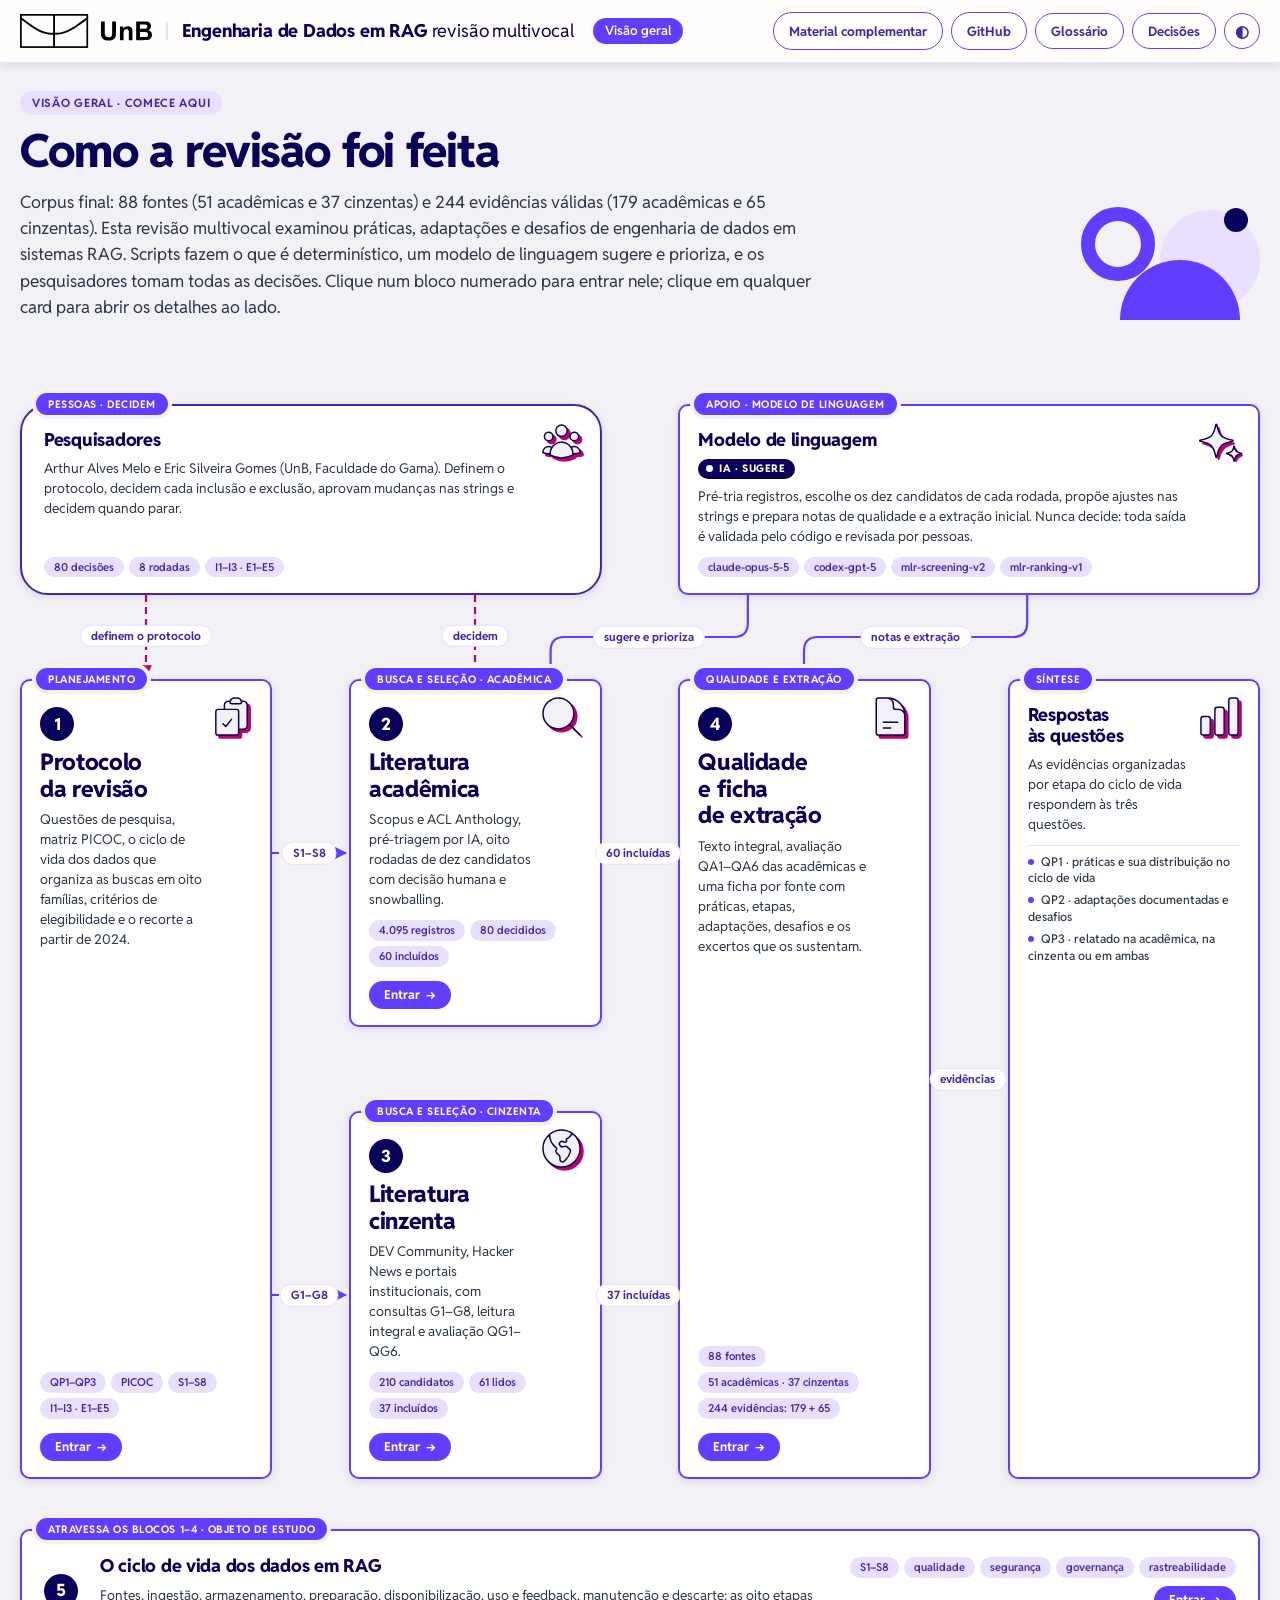
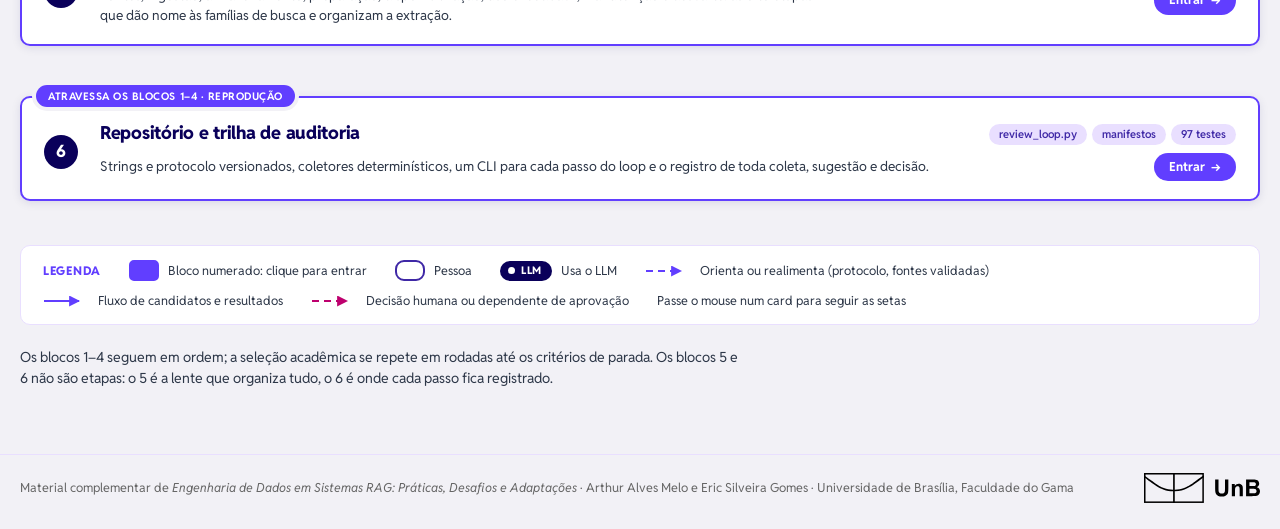
==== commit 608c5757: "Alinha o site publico ao corpus e as evidencias finais" ====
--- a/docs/index.html
+++ b/docs/index.html
@@ -374,16 +374,16 @@
 const GH = 'https://github.com/Arthrok/metodologia-tcc/';
 const RAGQ = '("retrieval augmented generation" OR "retrieval-augmented generation")';
 const ST = {
-  S1:{n:'Fontes',q:'De onde o conteúdo vem, quem responde por ele e sob quais restrições pode ser usado?',sig:'Autoridade, atualidade, cobertura, duplicidade e permissão documental.',terms:'"data source*" OR "knowledge source*" OR "source selection" OR "source curation" OR "corpus curation"',c:[542,46,343,13,'6 / 6','494 / 0',10,7,3]},
-  S2:{n:'Ingestão',q:'Como a equipe registra, extrai e valida a entrada de novos dados?',sig:'Versão do documento, parsing, OCR, metadados de origem e tratamento de falhas.',terms:'"data ingestion" OR "document ingestion" OR "data extraction" OR "document parsing" OR OCR OR crawl*',c:[340,18,173,27,'81 / 15','1.361 / 13',17,19,7]},
-  S3:{n:'Armazenamento',q:'Onde dados e derivados permanecem disponíveis?',sig:'Ligação entre documento, texto extraído, chunk, embedding, índice e cache.',terms:'"vector database*" OR "vector store*" OR "vector index*" OR "document store*" OR "embedding store*"',c:[724,13,452,33,'289 / 15','546 / 11',27,25,4]},
-  S4:{n:'Preparação',q:'Como os dados se tornam adequados ao consumo?',sig:'Preservação de estrutura, chunking, enriquecimento por metadados e vetorização.',terms:'chunk* OR "text segment*" OR "document split*" OR "text preprocessing" OR "document preprocessing" OR "text normalization" OR "embedding generation"',c:[712,81,470,51,'438 / 15','451 / 30',27,36,14]},
-  S5:{n:'Disponibilização',q:'Como o consumidor recebe o dado?',sig:'Filtros, recuperação, reranqueamento e montagem de contexto em tempo de consulta.',terms:'"retrieval strateg*" OR "hybrid search" OR rerank* OR "metadata filter*" OR "context compression"',c:[768,113,443,63,'264 / 15','210 / 24',18,34,14]},
-  S6:{n:'Uso e feedback',q:'Que sinais revelam utilidade ou falha?',sig:'Trechos irrelevantes, respostas sem evidência, traces e retorno de usuários.',terms:'"RAG evaluation" OR "retrieval evaluation" OR observab* OR tracing OR "user feedback"',c:[290,32,235,57,'175 / 15','408 / 14',13,25,4]},
-  S7:{n:'Manutenção',q:'Como a equipe preserva coerência e utilidade ao longo do tempo?',sig:'Reindexação, atualização de vetores, revisão de permissões e análise de impacto.',terms:'freshness OR reindex* OR "document update*" OR "corpus update*" OR "incremental update*" OR version*',c:[291,19,188,33,'160 / 15','239 / 4',4,24,7]},
-  S8:{n:'Descarte',q:'Como a equipe remove ou restringe dados e seus derivados?',sig:'Remoção coordenada de documentos, chunks, vetores, índices e caches.',terms:'"data deletion" OR "document deletion" OR deindex* OR erasure OR retention OR purge OR expiration',c:[99,10,75,128,'10 / 10','160 / 1',3,9,3]},
+  S1:{n:'Fontes',q:'De onde o conteúdo vem, quem responde por ele e sob quais restrições pode ser usado?',sig:'Autoridade, atualidade, cobertura, duplicidade e permissão documental.',terms:'"data source*" OR "knowledge source*" OR "source selection" OR "source curation" OR "corpus curation"',c:[542,46,343,13,'6 / 6','494 / 0',10,11,3]},
+  S2:{n:'Ingestão',q:'Como a equipe registra, extrai e valida a entrada de novos dados?',sig:'Versão do documento, parsing, OCR, metadados de origem e tratamento de falhas.',terms:'"data ingestion" OR "document ingestion" OR "data extraction" OR "document parsing" OR OCR OR crawl*',c:[340,18,173,27,'81 / 15','1.361 / 13',17,26,7]},
+  S3:{n:'Armazenamento',q:'Onde dados e derivados permanecem disponíveis?',sig:'Ligação entre documento, texto extraído, chunk, embedding, índice e cache.',terms:'"vector database*" OR "vector store*" OR "vector index*" OR "document store*" OR "embedding store*"',c:[724,13,452,33,'289 / 15','546 / 11',27,31,4]},
+  S4:{n:'Preparação',q:'Como os dados se tornam adequados ao consumo?',sig:'Preservação de estrutura, chunking, enriquecimento por metadados e vetorização.',terms:'chunk* OR "text segment*" OR "document split*" OR "text preprocessing" OR "document preprocessing" OR "text normalization" OR "embedding generation"',c:[712,81,470,51,'438 / 15','451 / 30',27,64,18]},
+  S5:{n:'Disponibilização',q:'Como o consumidor recebe o dado?',sig:'Filtros, recuperação, reranqueamento e montagem de contexto em tempo de consulta.',terms:'"retrieval strateg*" OR "hybrid search" OR rerank* OR "metadata filter*" OR "context compression"',c:[768,113,443,63,'264 / 15','210 / 24',18,46,15]},
+  S6:{n:'Uso e feedback',q:'Que sinais revelam utilidade ou falha?',sig:'Trechos irrelevantes, respostas sem evidência, traces e retorno de usuários.',terms:'"RAG evaluation" OR "retrieval evaluation" OR observab* OR tracing OR "user feedback"',c:[290,32,235,57,'175 / 15','408 / 14',13,34,5]},
+  S7:{n:'Manutenção',q:'Como a equipe preserva coerência e utilidade ao longo do tempo?',sig:'Reindexação, atualização de vetores, revisão de permissões e análise de impacto.',terms:'freshness OR reindex* OR "document update*" OR "corpus update*" OR "incremental update*" OR version*',c:[291,19,188,33,'160 / 15','239 / 4',4,38,8]},
+  S8:{n:'Descarte',q:'Como a equipe remove ou restringe dados e seus derivados?',sig:'Remoção coordenada de documentos, chunks, vetores, índices e caches.',terms:'"data deletion" OR "document deletion" OR deindex* OR erasure OR retention OR purge OR expiration',c:[99,10,75,128,'10 / 10','160 / 1',3,11,5]},
 };
-const stageNum = id => { const c = ST[id].c; return [`Scopus ${c[0]} · ACL Anthology ${c[1]} ocorrências`, `IEEE Xplore ${c[2]} · ACM DL ${c[3]} (consultas exploratórias, sem coleta consolidada)`, `DEV Community ${c[4]} (aderentes / candidatos) · Hacker News ${c[5]} (ocorrências / candidatos)`, `${c[6]} inclusões preliminares na triagem acadêmica`, `Fontes com evidência extraída: ${c[7]} acadêmicas e ${c[8]} cinzentas`]; };
+const stageNum = id => { const c = ST[id].c; return [`Scopus ${c[0]} · ACL Anthology ${c[1]} ocorrências`, `IEEE Xplore ${c[2]} · ACM DL ${c[3]} (consultas exploratórias, sem coleta consolidada)`, `DEV Community ${c[4]} (aderentes / candidatos) · Hacker News ${c[5]} (ocorrências / candidatos)`, `${c[6]} inclusões preliminares na triagem acadêmica`, `Associações de evidências válidas: ${c[7]} acadêmicas e ${c[8]} cinzentas`]; };
 const stageD = (ids, faz) => ({faz, q:ids.map(id => `${id} · ${RAGQ}\n  AND (${ST[id].terms})`).join('\n\n'), num:ids.flatMap(id => ids.length > 1 ? stageNum(id).map(x => `${id} · ${x}`) : stageNum(id)), papers:ids});
 const stageS = id => `${ST[id].q} ${ST[id].sig}`;
 
@@ -394,7 +394,7 @@
 const VIEWS = {
 home: {
   t:'Como a revisão foi feita', kick:'Visão geral · comece aqui', shapes:true,
-  lead:'Uma revisão multivocal da literatura sobre práticas, adaptações e desafios de engenharia de dados em sistemas RAG. Scripts fazem o que é determinístico, um modelo de linguagem sugere e prioriza, e os pesquisadores tomam todas as decisões. Clique num bloco numerado para entrar nele; clique em qualquer card para abrir os detalhes ao lado.',
+  lead:'Corpus final: 88 fontes (51 acadêmicas e 37 cinzentas) e 244 evidências válidas (179 acadêmicas e 65 cinzentas). Esta revisão multivocal examinou práticas, adaptações e desafios de engenharia de dados em sistemas RAG. Scripts fazem o que é determinístico, um modelo de linguagem sugere e prioriza, e os pesquisadores tomam todas as decisões. Clique num bloco numerado para entrar nele; clique em qualquer card para abrir os detalhes ao lado.',
   cols:'repeat(4,minmax(0,1fr))',
   areas:['res res ia ia','plan acad ext syn','plan gray ext syn','rag rag rag rag','repo repo repo repo'],
   nodes:[
@@ -409,7 +409,7 @@
     {id:'h-plan',k:'stage',area:'plan',n:1,pill:'Planejamento',ico:'clipboard-document-check',t:'Protocolo da revisão',s:'Questões de pesquisa, matriz PICOC, o ciclo de vida dos dados que organiza as buscas em oito famílias, critérios de elegibilidade e o recorte a partir de 2024.',tags:['QP1–QP3','PICOC','S1–S8','I1–I3 · E1–E5'],go:'plan'},
     {id:'h-acad',k:'stage',area:'acad',n:2,pill:'Busca e seleção · acadêmica',ico:'magnifying-glass',t:'Literatura acadêmica',s:'Scopus e ACL Anthology, pré-triagem por IA, oito rodadas de dez candidatos com decisão humana e snowballing.',tags:['4.095 registros','80 decididos','60 incluídos'],go:'acad'},
     {id:'h-gray',k:'stage',area:'gray',n:3,pill:'Busca e seleção · cinzenta',ico:'globe-americas',t:'Literatura cinzenta',s:'DEV Community, Hacker News e portais institucionais, com consultas G1–G8, leitura integral e avaliação QG1–QG6.',tags:['210 candidatos','61 lidos','37 incluídos'],go:'gray'},
-    {id:'h-ext',k:'stage',area:'ext',n:4,pill:'Qualidade e extração',ico:'document-text',t:'Qualidade e ficha de extração',s:'Texto integral, avaliação QA1–QA6 das acadêmicas e uma ficha por fonte com práticas, etapas, adaptações, desafios e os excertos que os sustentam.',tags:['52 acadêmicas','37 cinzentas','246 evidências'],go:'ext'},
+    {id:'h-ext',k:'stage',area:'ext',n:4,pill:'Qualidade e extração',ico:'document-text',t:'Qualidade e ficha de extração',s:'Texto integral, avaliação QA1–QA6 das acadêmicas e uma ficha por fonte com práticas, etapas, adaptações, desafios e os excertos que os sustentam.',tags:['88 fontes','51 acadêmicas · 37 cinzentas','244 evidências: 179 + 65'],go:'ext'},
     {id:'h-syn',k:'node',area:'syn',pill:'Síntese',ico:'chart-bar',t:'Respostas às questões',s:'As evidências organizadas por etapa do ciclo de vida respondem às três questões.',li:['QP1 · práticas e sua distribuição no ciclo de vida','QP2 · adaptações documentadas e desafios','QP3 · relatado na acadêmica, na cinzenta ou em ambas'],
      d:{faz:'As informações extraídas são organizadas por etapa do ciclo de vida. A QP1 sintetiza práticas, finalidades e contextos; a QP2 analisa adaptações, os requisitos que as motivaram e os desafios associados; a QP3 descreve se cada achado aparece na literatura acadêmica, na cinzenta ou em ambas.',
         pq:['A ausência de menção em um grupo não é lida como inexistência do achado fora do corpus.','A síntese distingue a frequência de menção da força, do tipo e do contexto das evidências.']}},
@@ -441,7 +441,7 @@
      d:{pq:['As questões formam uma sequência: a QP1 identifica e situa as práticas, a QP2 caracteriza adaptações e desafios, a QP3 descreve a distribuição entre os dois tipos de literatura.'],cod:['config/review_protocol.yaml']}},
     {id:'p-picoc',k:'node',area:'picoc',pill:'Delimitação',t:'Matriz PICOC',s:'Delimita a revisão e orienta a construção das buscas.',
      kv:[['População','Sistemas RAG.'],['Interesse','Práticas de engenharia de dados na construção, operação, manutenção e governança de sistemas RAG.'],['Comparação','Distribuição entre literatura acadêmica e cinzenta; quando documentado, contraste com outros contextos de engenharia de dados.'],['Resultados','Práticas no ciclo de vida, variações, adaptações documentadas e desafios.'],['Contexto','Desenvolvimento e operação de sistemas RAG em contextos acadêmicos e industriais.']],
-     d:{fora:['O protocolo operacional (config/review_protocol.yaml) ainda guarda a formulação de QP2 e QP3 usada na triagem; o texto atual do artigo as reformulou.'],cod:['config/review_protocol.yaml','data/review/protocols/']}},
+     d:{fora:['O protocolo operacional (config/review_protocol.yaml) preservou a formulação histórica da triagem; o artigo registra as QPs e a PICOC finais.'],cod:['config/review_protocol.yaml','data/review/protocols/']}},
     {id:'p-cyc',k:'store',area:'cyc',pill:'Lente de análise',ico:'workflow',t:'Ciclo de vida dos dados em RAG',docsGrid:true,s:'Combina o Data Engineering Reference Model (DERM) e o Abstract Data Lifecycle Model (ADLM). Cada etapa vira uma família de busca; as dimensões transversais são registradas na extração.',
      docs:Object.entries(ST).map(([k,v]) => [`${k} · ${v.n}`, v.q]).concat([['Transversais','qualidade · segurança · governança · rastreabilidade']]),
      tags:['DERM','ADLM','8 etapas','4 dimensões transversais'],
@@ -502,9 +502,9 @@
     {id:'a-val',k:'store',area:'val',pill:'Conjunto',ico:'folder-open',t:'Fontes validadas',s:'Inclusões preliminares. Realimentam a lista curta, o snowballing e a análise das strings.',ex:'Passa a contar em S2–S6, qualidade e rastreabilidade.',tags:['60','55 Scopus · 13 ACL','2024–2027'],
      d:{num:['55 com proveniência Scopus, 13 da ACL Anthology (não exclusivas)','58 pelas buscas diretas; 6 também pelo snowballing, 2 só por ele','Por ano: 2024 · 1, 2025 · 19, 2026 · 38, 2027 · 2','Por etapa: S1 10 · S2 17 · S3 27 · S4 27 · S5 18 · S6 13 · S7 4 · S8 3'],
         fora:['As associações a etapas vêm da pré-triagem e são conferidas na leitura integral.']}},
-    {id:'a-snow',k:'node',area:'snow',pill:'2.7 · Snowballing',t:'Backward e forward',s:'Referências das validadas pela visão REF da Scopus; citações a partir das 52 fontes adequadas, no OpenAlex. Sem reaplicar as strings; os novos voltam à consolidação.',badge:['det','Script'],tags:['8 execuções backward','905 → 845 novos','forward: 400 novos'],
-     d:{num:['Backward: 905 referências candidatas; 845 novas e 58 coincidentes com as buscas diretas','Nas duas últimas execuções, os 32 inéditos receberam sugestão de exclusão (29 anteriores a 2024)','Forward (14/11/2026): 426 trabalhos ≥ 2024 citam alguma semente; 26 já no corpus, 400 novos','Dos 400: 158 sem RAG no título nem no resumo (I2); dos 242 restantes, 71 incluir · 24 ambíguo · 147 excluir'],
-        fora:['Os candidatos do forward ainda dependem da decisão humana.','Duas das 52 sementes não estão indexadas no OpenAlex.'],
+    {id:'a-snow',k:'node',area:'snow',pill:'2.7 · Snowballing',t:'Backward e forward',s:'Referências das validadas pela visão REF da Scopus; citações no OpenAlex a partir das 52 fontes então adequadas, antes do rebaixamento de A57. Os 400 candidatos novos foram encerrados por corte temporal e de escopo.',badge:['det','Script'],tags:['8 execuções backward','905 → 845 novos','forward: 400 novos'],
+     d:{num:['Backward: 905 registros = 845 novos + 58 coincidentes + 2 duplicatas internas ou sem metadados mínimos, descartados antes da deduplicação','Nas duas últimas execuções, os 32 inéditos receberam sugestão de exclusão (29 anteriores a 2024)','Forward (14/11/2026): 426 trabalhos ≥ 2024 citam alguma semente; 26 já no corpus, 400 novos','Dos 400 novos, 95 foram priorizados e 305 não priorizados; nenhum foi incorporado nesta execução'],
+        fora:['A busca forward foi encerrada por corte temporal e de escopo, sem inclusão dos 400 candidatos novos.','Duas das 52 sementes usadas à época não estavam indexadas no OpenAlex.'],
         cod:['python scripts/review_loop.py snowball --direction backward','src/review/snowball.py','data/manifests/snowball/']}},
     {id:'a-ref',k:'node',area:'ref',pill:'2.8 · Análise e refinamento',t:'Novas strings, só com aprovação',s:'O modelo analisa padrões, lacunas e o desempenho dos termos e pode propor incluir, remover ou trocar termos.',badge:['llm','IA · sugere'],tags:['proposta q2','não aprovada','v1 nas 8 rodadas'],
      d:{faz:'Após a rodada r003, a proposta q2 incluía "hybrid retrieval" na família S5. Os pesquisadores não a aprovaram, e as oito rodadas usaram a versão 1 das strings.',
@@ -570,7 +570,7 @@
 
 ext: {
   n:4, t:'Qualidade e extração', kick:'Três decisões em sequência',
-  lead:'Primeiro a elegibilidade, depois a qualidade metodológica da fonte aceita e só então a caracterização das práticas. Notas e extração foram feitas com apoio do modelo de linguagem e passam pela conferência dos pesquisadores.',
+  lead:'Primeiro a elegibilidade, depois a qualidade metodológica da fonte aceita e só então a caracterização das práticas. Notas e extração tiveram apoio do modelo de linguagem e passaram pela auditoria dirigida dos pesquisadores. O corpus final reuniu 88 fontes e 244 evidências válidas.',
   cols:'repeat(5,minmax(0,1fr))', rg:'96px',
   areas:['inc full qa ficha syn','gin gin gin ficha syn'],
   zones:[{t:'Literatura acadêmica',n:['x-inc','x-full','x-qa']},{t:'Literatura cinzenta',n:['x-gin']}],
@@ -578,20 +578,20 @@
     {id:'x-inc',k:'store',area:'inc',pill:'De 2',t:'Inclusões preliminares',s:'Oito rodadas de decisão humana.',tags:['60'],go:'acad'},
     {id:'x-full',k:'node',area:'full',pill:'4.1 · Texto integral',t:'Obter o texto completo',s:'Pelo acesso da UnB ao Portal de Periódicos da CAPES e por repositórios de acesso aberto.',badge:['det','Busca'],tags:['55 obtidos','5 por E5'],
      d:{fora:['A exclusão por E5 restringe o corpus ao material acessível pelo acesso institucional e por repositórios abertos.']}},
-    {id:'x-qa',k:'node',area:'qa',pill:'4.2 · Qualidade',t:'QA1–QA6',s:'Clareza do objetivo, transparência metodológica, fundamentação das evidências, especificidade, limitações e rastreabilidade técnica.',badge:['llm','IA · notas conferidas'],tags:['52 adequadas','41 com 5,5 ou 6,0'],
+    {id:'x-qa',k:'node',area:'qa',pill:'4.2 · Qualidade',t:'QA1–QA6',s:'Clareza do objetivo, transparência metodológica, fundamentação das evidências, especificidade, limitações e rastreabilidade técnica.',badge:['llm','IA · notas conferidas'],tags:['51 acadêmicas adequadas','4 desconsideradas na QA, incluindo A57'],
      d:{faz:'Escala 0 / 0,5 / 1 por critério, máximo 6,0, mínimo 4,0. QA2 e QA3 são centrais: zero nos dois ao mesmo tempo desclassifica a fonte, qualquer que seja a soma.',
-        num:['55 avaliadas, 52 adequadas','3 desconsideradas: uma com zero em QA2 e QA3, duas com 3,0 pontos'],
+        num:['55 avaliadas, 51 adequadas após a auditoria dirigida','4 desconsideradas na qualidade, incluindo A57 (QA abaixo de 4,0)'],
         pq:['Métricas bibliométricas (fator de impacto, citações, prestígio) não entram na qualidade metodológica.','A aderência temática não é repontuada como qualidade: ela já foi decidida na elegibilidade.']}},
     {id:'x-gin',k:'store',area:'gin',pill:'De 3',t:'Fontes cinzentas incluídas',s:'Já avaliadas em QG1–QG6 durante a seleção.',tags:['37'],go:'gray'},
-    {id:'x-ficha',k:'node',area:'ficha',pill:'4.3 · Extração',ico:'table-cells',t:'Ficha por fonte',s:'Prática, finalidade, contexto, etapas e dimensões, artefatos, variações, adaptações e suas bases de comparação, desafios e efeitos, cada um com o excerto e a página ou seção.',badge:['llm','IA · conferida'],tags:['181 acadêmicas','65 cinzentas'],
-     d:{tbl:Object.entries(ST).map(([k,v]) => [`${k} · ${v.n}`, `${v.c[7]} acadêmicas · ${v.c[8]} cinzentas`]).concat([['Qualidade','49 · 31'],['Segurança','18 · 8'],['Governança','23 · 7'],['Rastreabilidade','31 · 10']]),
+    {id:'x-ficha',k:'node',area:'ficha',pill:'4.3 · Extração',ico:'table-cells',t:'Ficha por fonte',s:'Prática, finalidade, contexto, etapas e dimensões, artefatos, variações, adaptações e suas bases de comparação, desafios e efeitos, cada um com o excerto e a página ou seção.',badge:['llm','IA · conferida'],tags:['244 evidências válidas','179 acadêmicas · 65 cinzentas'],
+     d:{tbl:Object.entries(ST).map(([k,v]) => [`${k} · ${v.n}`, `${v.c[7]} acadêmicas · ${v.c[8]} cinzentas`]),
         pq:['Uma adaptação só é registrada quando a fonte descreve uma mudança identificável em relação a um princípio ou contexto anterior, ou oferece base para uma comparação explícita.','A diferença em relação à triagem vem de a extração usar o texto integral, e não só título e resumo.'],
-        fora:['As associações e classificações registradas são preliminares e passam pela revisão dos pesquisadores.']}},
+        fora:['Uma evidência pôde ser associada a mais de uma etapa; a soma das associações S1–S8 excede 244.']}},
     {id:'x-syn',k:'node',area:'syn',pill:'Síntese',ico:'chart-bar',t:'QP1, QP2 e QP3',s:'Por etapa do ciclo de vida, cada achado é situado como acadêmico, cinzento ou de ambos.',li:['práticas, finalidades e contextos','adaptações, requisitos e desafios','distribuição entre os dois tipos de literatura']},
   ],
   edges:[
-    {a:'x-inc',b:'x-full',l:'60',ty:'flow'},{a:'x-full',b:'x-qa',l:'55',ty:'flow'},{a:'x-qa',b:'x-ficha',l:'52',ty:'flow',fb:.3},
-    {a:'x-gin',b:'x-ficha',l:'37',ty:'flow',fb:.75},{a:'x-ficha',b:'x-syn',l:'246 evidências',ty:'flow'},
+    {a:'x-inc',b:'x-full',l:'60',ty:'flow'},{a:'x-full',b:'x-qa',l:'55',ty:'flow'},{a:'x-qa',b:'x-ficha',l:'51',ty:'flow',fb:.3},
+    {a:'x-gin',b:'x-ficha',l:'37',ty:'flow',fb:.75},{a:'x-ficha',b:'x-syn',l:'244 evidências',ty:'flow'},
   ],
   foot:'O estudo não busca determinar a originalidade histórica das práticas nem classificá-las previamente como boas ou ruins.'
 },
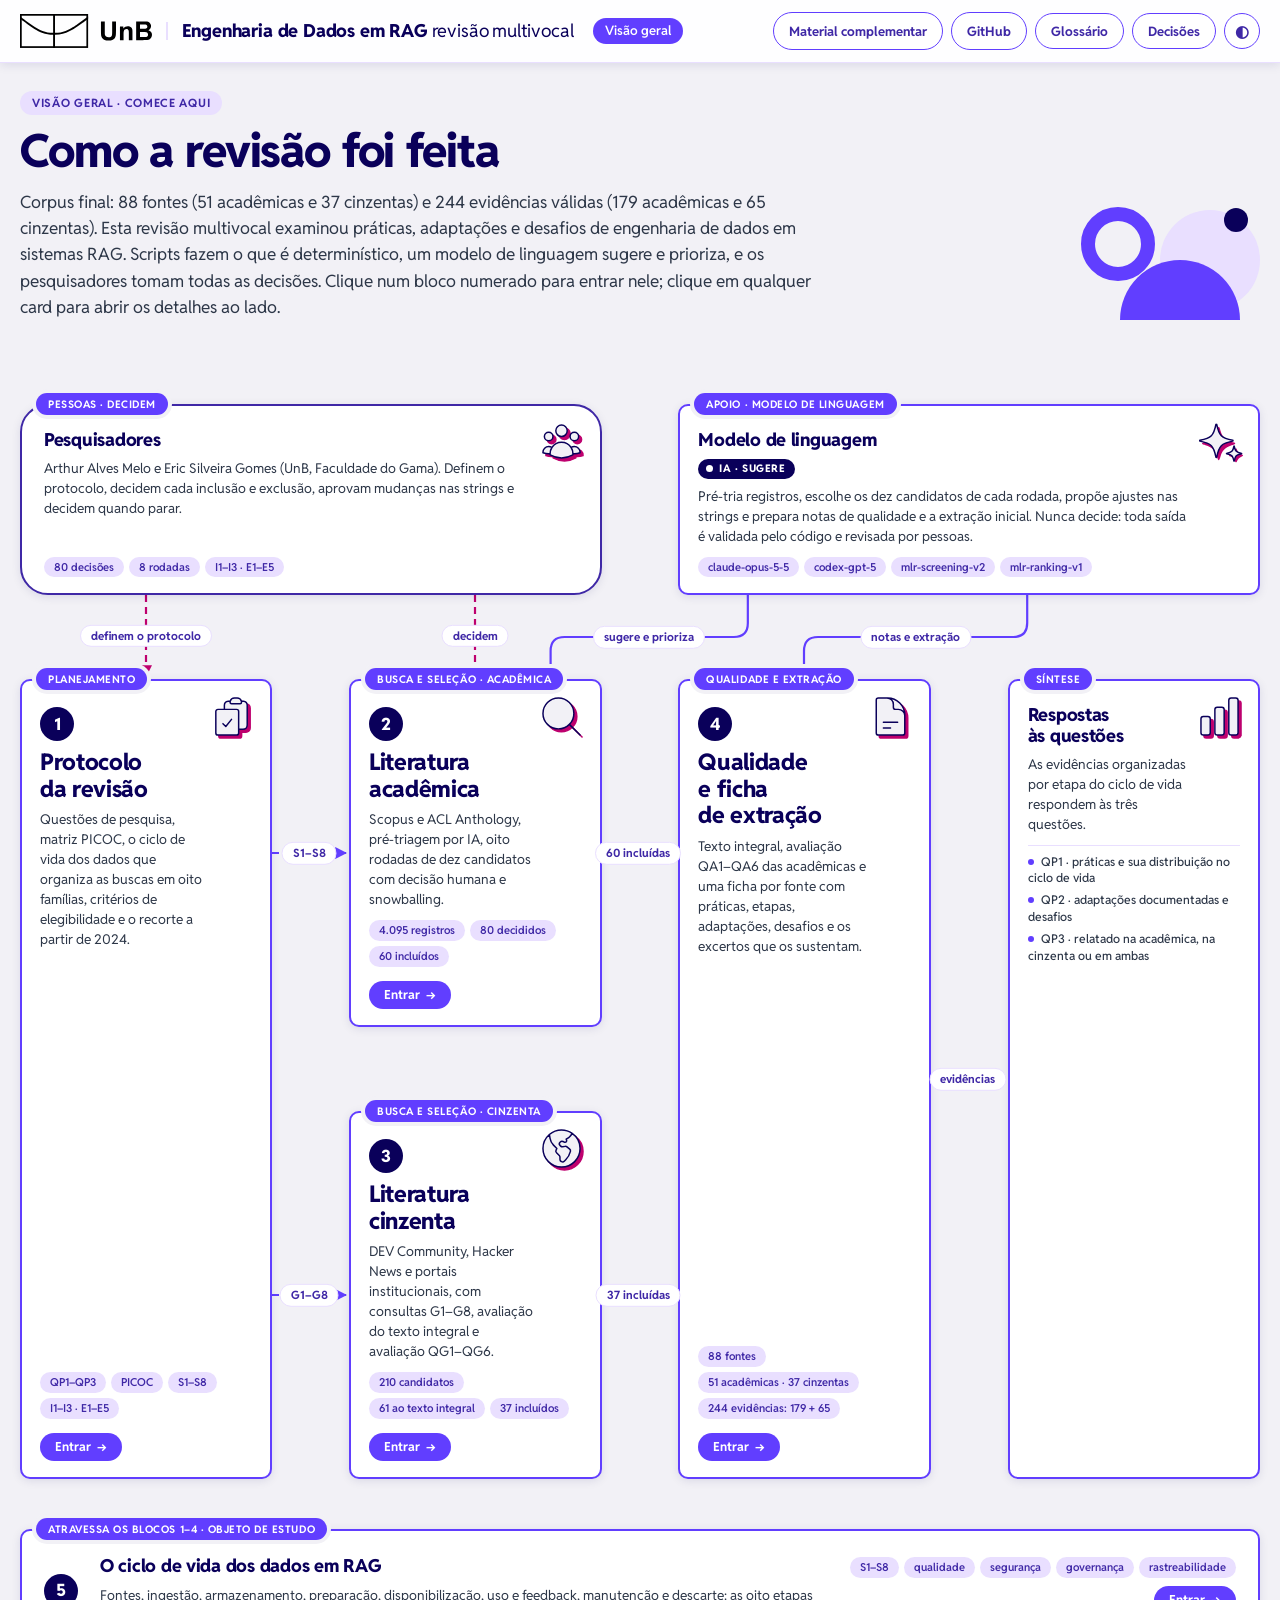
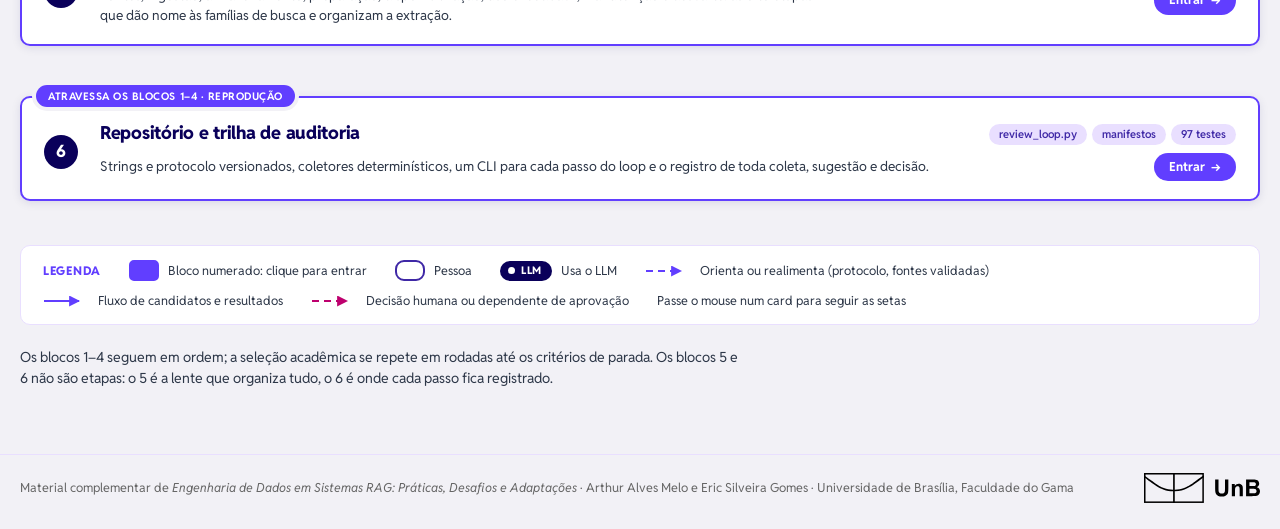
==== commit c6e4a39e: "Adiciona material suplementar e rastreabilidade das evidencias Co-Authored-By: Claude Opus 5.5 <nore" ====
--- a/docs/index.html
+++ b/docs/index.html
@@ -408,7 +408,7 @@
         cod:['.claude/skills/','data/review/pretriage/pretriage.jsonl']}},
     {id:'h-plan',k:'stage',area:'plan',n:1,pill:'Planejamento',ico:'clipboard-document-check',t:'Protocolo da revisão',s:'Questões de pesquisa, matriz PICOC, o ciclo de vida dos dados que organiza as buscas em oito famílias, critérios de elegibilidade e o recorte a partir de 2024.',tags:['QP1–QP3','PICOC','S1–S8','I1–I3 · E1–E5'],go:'plan'},
     {id:'h-acad',k:'stage',area:'acad',n:2,pill:'Busca e seleção · acadêmica',ico:'magnifying-glass',t:'Literatura acadêmica',s:'Scopus e ACL Anthology, pré-triagem por IA, oito rodadas de dez candidatos com decisão humana e snowballing.',tags:['4.095 registros','80 decididos','60 incluídos'],go:'acad'},
-    {id:'h-gray',k:'stage',area:'gray',n:3,pill:'Busca e seleção · cinzenta',ico:'globe-americas',t:'Literatura cinzenta',s:'DEV Community, Hacker News e portais institucionais, com consultas G1–G8, leitura integral e avaliação QG1–QG6.',tags:['210 candidatos','61 lidos','37 incluídos'],go:'gray'},
+    {id:'h-gray',k:'stage',area:'gray',n:3,pill:'Busca e seleção · cinzenta',ico:'globe-americas',t:'Literatura cinzenta',s:'DEV Community, Hacker News e portais institucionais, com consultas G1–G8, avaliação do texto integral e avaliação QG1–QG6.',tags:['210 candidatos','61 ao texto integral','37 incluídos'],go:'gray'},
     {id:'h-ext',k:'stage',area:'ext',n:4,pill:'Qualidade e extração',ico:'document-text',t:'Qualidade e ficha de extração',s:'Texto integral, avaliação QA1–QA6 das acadêmicas e uma ficha por fonte com práticas, etapas, adaptações, desafios e os excertos que os sustentam.',tags:['88 fontes','51 acadêmicas · 37 cinzentas','244 evidências: 179 + 65'],go:'ext'},
     {id:'h-syn',k:'node',area:'syn',pill:'Síntese',ico:'chart-bar',t:'Respostas às questões',s:'As evidências organizadas por etapa do ciclo de vida respondem às três questões.',li:['QP1 · práticas e sua distribuição no ciclo de vida','QP2 · adaptações documentadas e desafios','QP3 · relatado na acadêmica, na cinzenta ou em ambas'],
      d:{faz:'As informações extraídas são organizadas por etapa do ciclo de vida. A QP1 sintetiza práticas, finalidades e contextos; a QP2 analisa adaptações, os requisitos que as motivaram e os desafios associados; a QP3 descreve se cada achado aparece na literatura acadêmica, na cinzenta ou em ambas.',
@@ -533,7 +533,7 @@
 
 gray: {
   n:3, t:'Literatura cinzenta', kick:'Busca e seleção · três frentes',
-  lead:'Três mecanismos de descoberta com consultas derivadas de G1–G8, consolidação pela URL, pré-triagem por título e descrição, leitura integral e avaliação QG1–QG6. Executada em 13/11/2026. A natureza editorial de cada publicação é verificada na seleção, não pelo mecanismo que a encontrou.',
+  lead:'Três mecanismos de descoberta com consultas derivadas de G1–G8, consolidação pela URL, pré-triagem por título e descrição com apoio de IA, avaliação do texto integral e avaliação QG1–QG6. Executada em 13/11/2026. A natureza editorial de cada publicação é verificada na seleção, não pelo mecanismo que a encontrou.',
   cols:'repeat(3,minmax(0,1fr))', rg:'96px',
   areas:['dev hn por','cons cons cons','pre read qg','inc inc out'],
   nodes:[
@@ -550,11 +550,12 @@
         pq:['No LinkedIn, a busca encontrou apenas um artigo científico, que pela natureza editorial não é literatura cinzenta.'],
         fora:['A seleção intencional de portais pode ampliar a presença de certos fornecedores e tecnologias.']}},
     {id:'g-cons',k:'node',area:'cons',pill:'3.4 · Consolidação',t:'Deduplicação pela URL',s:'A proveniência registra mecanismo, família, consulta, parâmetros, data, posição e autoria.',badge:['det','Script'],tags:['198 das APIs','12 dos portais','210']},
-    {id:'g-pre',k:'node',area:'pre',pill:'3.5 · Pré-triagem',t:'Título e descrição',s:'Sem rodadas de dez: os 210 candidatos recebem sugestão do modelo. Saem anúncios de ferramentas, tutoriais introdutórios e listas promocionais.',badge:['llm','IA · sugere'],tags:['149 por E3 ou E4','61 seguem']},
-    {id:'g-read',k:'person',area:'read',pill:'3.6 · Pessoas · decidem',ico:'document-text',t:'Leitura integral',s:'Texto de cada fonte arquivado com a data de acesso; elegibilidade I1–I3 e E1–E5 conferida no texto completo.',tags:['61 lidas','2 via Internet Archive'],
+    {id:'g-pre',k:'node',area:'pre',pill:'3.5 · Pré-triagem',t:'Título e descrição',s:'Sem rodadas de dez: os 198 candidatos das APIs recebem sugestão do modelo; as 12 páginas dos portais seguem direto. Saem anúncios de ferramentas, tutoriais introdutórios e listas promocionais. Eric revisou a filtragem com apoio de uma segunda ferramenta de IA.',badge:['llm','IA · sugere'],tags:['149 por E3 ou E4','61 seguem'],
+     d:{fora:['A revisão humana não produziu registro individualizado das concordâncias e divergências com as sugestões do modelo; ficaram preservados candidatos, critérios, classificações e resultados.']}},
+    {id:'g-read',k:'person',area:'read',pill:'3.6 · Pessoas · decidem',ico:'document-text',t:'Avaliação do texto integral',s:'Texto de cada candidata arquivado com a data de acesso; elegibilidade I1–I3 e E1–E5 avaliada no texto integral; decisões finais de Eric.',tags:['61 candidatas','2 via Internet Archive'],
      d:{pq:['Sem data de publicação ou de atualização confirmável, a elegibilidade temporal fica indeterminada e a fonte não entra.']}},
-    {id:'g-qg',k:'node',area:'qg',pill:'3.7 · Qualidade',t:'QG1–QG6',s:'Autoridade, especificidade técnica, evidência de uso, atualidade, transparência e verificabilidade. Mínimo 4,0 e QG6 acima de zero.',badge:['llm','IA · notas conferidas'],tags:['24 excluídas após a leitura'],
-     d:{tbl:[['Pontuação abaixo de 4,0','9'],['E4 após a leitura','6'],['E5','3'],['Data indeterminada (I1)','3'],['Autoria não identificável (QG1 = 0)','2'],['QG6 = 0','1']],
+    {id:'g-qg',k:'node',area:'qg',pill:'3.7 · Qualidade',t:'QG1–QG6',s:'Autoridade, especificidade técnica, evidência de uso, atualidade, transparência e verificabilidade. Mínimo 4,0 e QG6 acima de zero.',badge:['llm','IA · sugere notas'],tags:['24 excluídas no texto integral'],
+     d:{tbl:[['Pontuação abaixo de 4,0','9'],['E4 no texto integral','6'],['E5','3'],['Data indeterminada (I1)','3'],['Autoria não identificável (QG1 = 0)','2'],['QG6 = 0','1']],
         pq:['Adaptação das diretrizes de Garousi et al. (2019). A reputação da organização não substitui a avaliação.','Quando a fonte promove um produto da própria organização ou do autor, isso é registrado como possível viés comercial.']}},
     {id:'g-inc',k:'store',area:'inc',pill:'Conjunto',ico:'folder-open',t:'Fontes cinzentas incluídas',s:'Blogs técnicos individuais, relatos industriais de produção, documentação e arquiteturas de referência de fornecedores e relatórios técnicos com experimentos.',tags:['37','14 DEV · 14 HN · 9 portais'],
      d:{num:['23 com 5,0 pontos ou mais','14 com 4,0 ou 4,5']}},
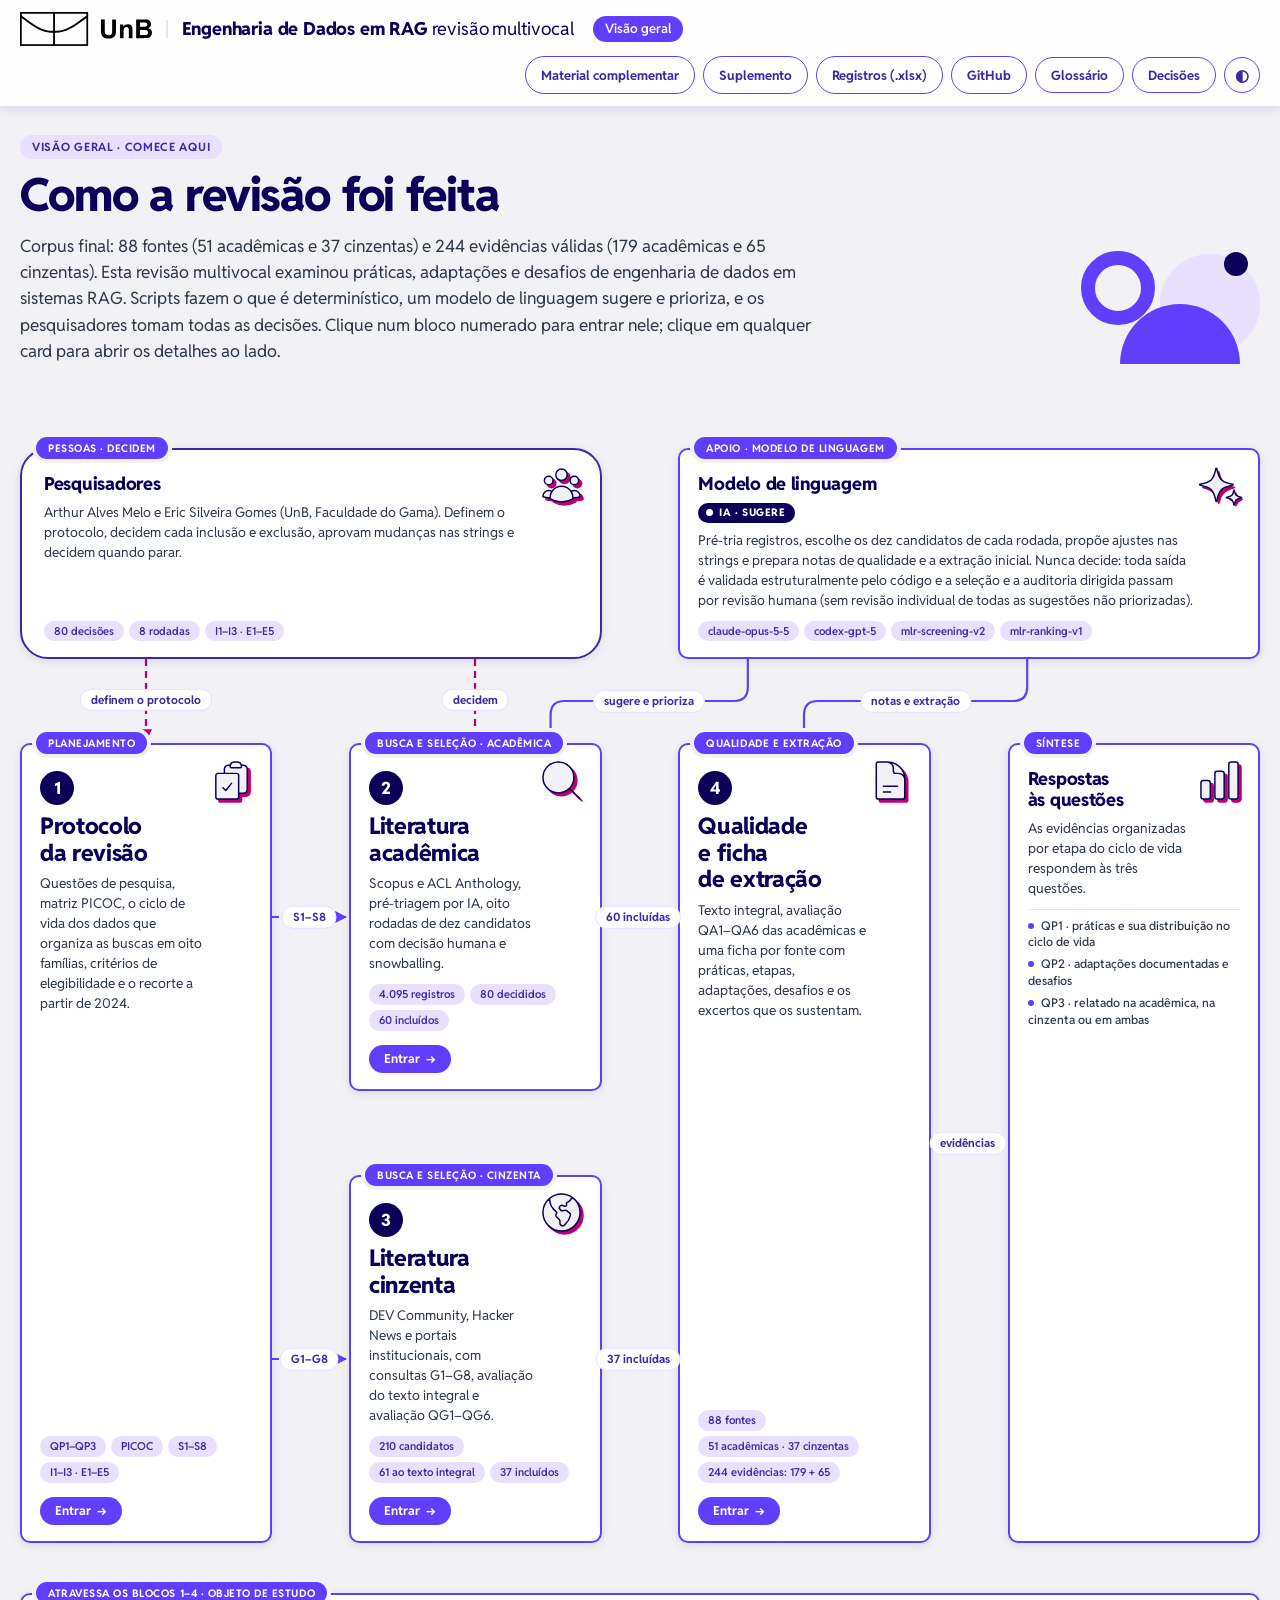
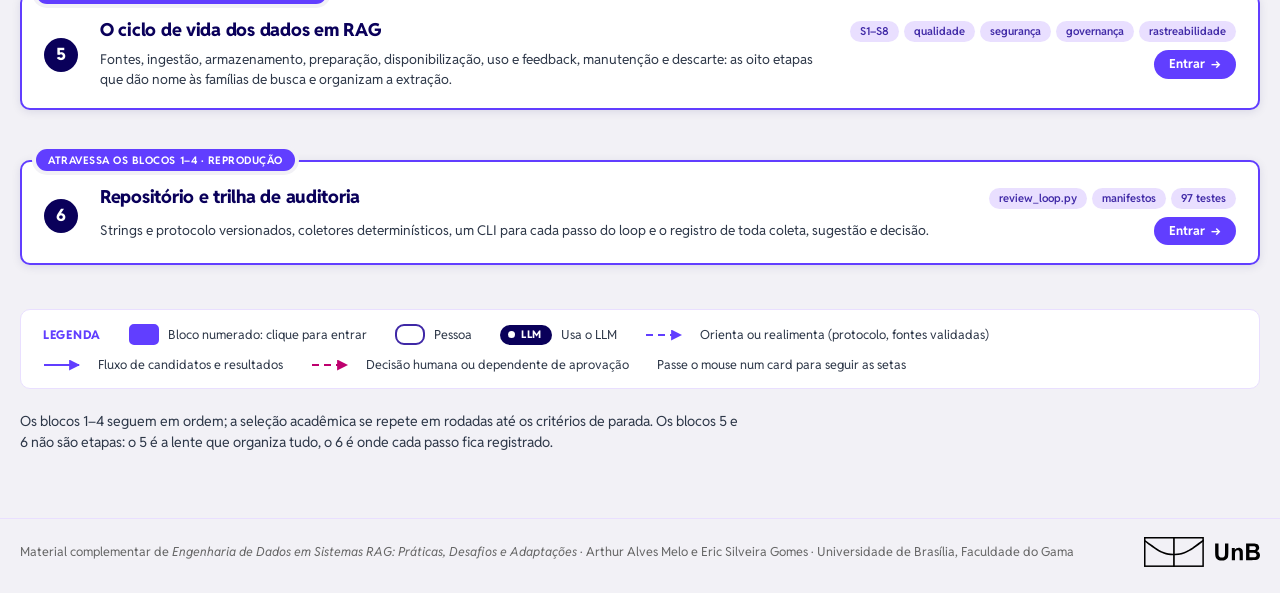
==== commit c4b28d74: "Alinha suplemento, site e protocolo ao corpus e revisao real dos autores" ====
--- a/docs/index.html
+++ b/docs/index.html
@@ -333,6 +333,8 @@
   <nav class="crumbs" id="crumbs" aria-label="Onde você está"></nav>
   <div class="tools">
     <a class="btn" href="material.html" style="text-decoration:none" title="Tabelas, figuras, as 80 decisões da triagem e como reproduzir">Material complementar</a>
+    <a class="btn" href="https://github.com/Arthrok/metodologia-tcc/blob/main/suplemento/MATERIAL_SUPLEMENTAR.md" style="text-decoration:none" title="Documento suplementar completo">Suplemento</a>
+    <a class="btn" href="https://github.com/Arthrok/metodologia-tcc/blob/main/suplemento/Registros_MLR.xlsx" style="text-decoration:none" title="Planilha consolidada de registros">Registros (.xlsx)</a>
     <a class="btn" href="https://github.com/Arthrok/metodologia-tcc" style="text-decoration:none" title="Código e trilha de auditoria">GitHub</a>
     <button class="btn" id="bGloss" type="button">Glossário</button>
     <button class="btn" id="bDecs" type="button">Decisões</button>
@@ -402,7 +404,7 @@
      d:{faz:'Preenchem a planilha de cada rodada com decisão, critério de exclusão e justificativa; aprovam ou recusam propostas de novas strings; avaliam os indicadores de parada; conferem as notas de qualidade e a extração sugeridas pelo modelo.',
         pq:['A decisão de inclusão ou exclusão cabe sempre aos pesquisadores; o modelo só ordena e sugere.','Nos 80 candidatos apresentados, todos com sugestão de inclusão e prioridade alta, os pesquisadores divergiram do modelo em 20 casos (25%).'],
         cod:['data/review/decisions.jsonl','data/review/workspace.json']}},
-    {id:'h-ia',k:'node',area:'ia',pill:'Apoio · modelo de linguagem',ico:'ia',t:'Modelo de linguagem',s:'Pré-tria registros, escolhe os dez candidatos de cada rodada, propõe ajustes nas strings e prepara notas de qualidade e a extração inicial. Nunca decide: toda saída é validada pelo código e revisada por pessoas.',badge:['llm','IA · sugere'],tags:['claude-opus-5-5','codex-gpt-5','mlr-screening-v2','mlr-ranking-v1'],
+    {id:'h-ia',k:'node',area:'ia',pill:'Apoio · modelo de linguagem',ico:'ia',t:'Modelo de linguagem',s:'Pré-tria registros, escolhe os dez candidatos de cada rodada, propõe ajustes nas strings e prepara notas de qualidade e a extração inicial. Nunca decide: toda saída é validada estruturalmente pelo código e a seleção e a auditoria dirigida passam por revisão humana (sem revisão individual de todas as sugestões não priorizadas).',badge:['llm','IA · sugere'],tags:['claude-opus-5-5','codex-gpt-5','mlr-screening-v2','mlr-ranking-v1'],
      d:{tbl:[['Pré-triagem acadêmica','claude-opus-5-5 em 1.647 registros e codex-gpt-5 em 585, com a mesma instrução mlr-screening-v2'],['Ranqueamento das rodadas','codex-gpt-5, instrução mlr-ranking-v1'],['Refinamento das strings','proposta q2, não aprovada pelos pesquisadores'],['Pré-triagem cinzenta, notas QA e QG, extração','claude-opus-5-5, sujeito à conferência dos pesquisadores']],
         pq:['As instruções são skills em Markdown versionadas no repositório; entradas e saídas de cada lote ficam registradas.'],
         cod:['.claude/skills/','data/review/pretriage/pretriage.jsonl']}},
@@ -579,15 +581,15 @@
     {id:'x-inc',k:'store',area:'inc',pill:'De 2',t:'Inclusões preliminares',s:'Oito rodadas de decisão humana.',tags:['60'],go:'acad'},
     {id:'x-full',k:'node',area:'full',pill:'4.1 · Texto integral',t:'Obter o texto completo',s:'Pelo acesso da UnB ao Portal de Periódicos da CAPES e por repositórios de acesso aberto.',badge:['det','Busca'],tags:['55 obtidos','5 por E5'],
      d:{fora:['A exclusão por E5 restringe o corpus ao material acessível pelo acesso institucional e por repositórios abertos.']}},
-    {id:'x-qa',k:'node',area:'qa',pill:'4.2 · Qualidade',t:'QA1–QA6',s:'Clareza do objetivo, transparência metodológica, fundamentação das evidências, especificidade, limitações e rastreabilidade técnica.',badge:['llm','IA · notas conferidas'],tags:['51 acadêmicas adequadas','4 desconsideradas na QA, incluindo A57'],
+    {id:'x-qa',k:'node',area:'qa',pill:'4.2 · Qualidade',t:'QA1–QA6',s:'Clareza do objetivo, transparência metodológica, fundamentação das evidências, especificidade, limitações e rastreabilidade técnica.',badge:['llm','IA · auditoria dirigida'],tags:['51 acadêmicas adequadas','4 desconsideradas na QA, incluindo A57'],
      d:{faz:'Escala 0 / 0,5 / 1 por critério, máximo 6,0, mínimo 4,0. QA2 e QA3 são centrais: zero nos dois ao mesmo tempo desclassifica a fonte, qualquer que seja a soma.',
         num:['55 avaliadas, 51 adequadas após a auditoria dirigida','4 desconsideradas na qualidade, incluindo A57 (QA abaixo de 4,0)'],
         pq:['Métricas bibliométricas (fator de impacto, citações, prestígio) não entram na qualidade metodológica.','A aderência temática não é repontuada como qualidade: ela já foi decidida na elegibilidade.']}},
     {id:'x-gin',k:'store',area:'gin',pill:'De 3',t:'Fontes cinzentas incluídas',s:'Já avaliadas em QG1–QG6 durante a seleção.',tags:['37'],go:'gray'},
-    {id:'x-ficha',k:'node',area:'ficha',pill:'4.3 · Extração',ico:'table-cells',t:'Ficha por fonte',s:'Prática, finalidade, contexto, etapas e dimensões, artefatos, variações, adaptações e suas bases de comparação, desafios e efeitos, cada um com o excerto e a página ou seção.',badge:['llm','IA · conferida'],tags:['244 evidências válidas','179 acadêmicas · 65 cinzentas'],
+    {id:'x-ficha',k:'node',area:'ficha',pill:'4.3 · Extração',ico:'table-cells',t:'Ficha por fonte',s:'Prática, finalidade, contexto, etapas e dimensões, artefatos, variações, adaptações e suas bases de comparação, desafios e efeitos, cada um com o excerto e a página ou seção.',badge:['llm','IA · auditoria dirigida'],tags:['244 evidências válidas','179 acadêmicas · 65 cinzentas'],
      d:{tbl:Object.entries(ST).map(([k,v]) => [`${k} · ${v.n}`, `${v.c[7]} acadêmicas · ${v.c[8]} cinzentas`]),
         pq:['Uma adaptação só é registrada quando a fonte descreve uma mudança identificável em relação a um princípio ou contexto anterior, ou oferece base para uma comparação explícita.','A diferença em relação à triagem vem de a extração usar o texto integral, e não só título e resumo.'],
-        fora:['Uma evidência pôde ser associada a mais de uma etapa; a soma das associações S1–S8 excede 244.']}},
+        fora:['As 179 evidências acadêmicas puderam receber até três etapas (261 associações S1–S8), enquanto as 65 evidências cinzentas receberam uma única etapa cada.']}},
     {id:'x-syn',k:'node',area:'syn',pill:'Síntese',ico:'chart-bar',t:'QP1, QP2 e QP3',s:'Por etapa do ciclo de vida, cada achado é situado como acadêmico, cinzento ou de ambos.',li:['práticas, finalidades e contextos','adaptações, requisitos e desafios','distribuição entre os dois tipos de literatura']},
   ],
   edges:[
